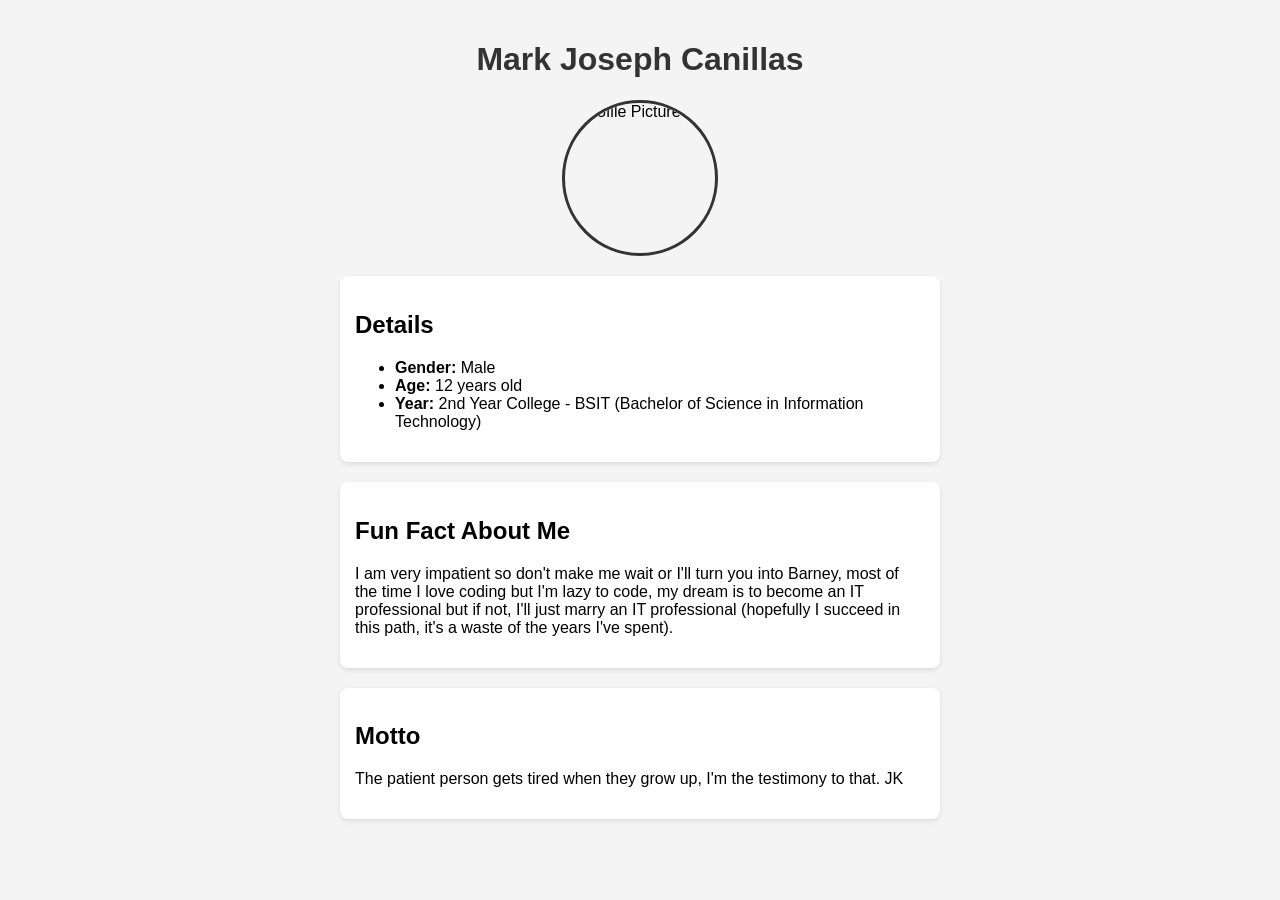
==== index.html @ a05c4189 "Update and rename MarkJosephCanillas-MyProfile.indexhtml.html to index.html" ====
<!DOCTYPE html>
<html lang="en">
<head>
    <meta charset="UTF-8">
    <meta name="viewport" content="width=device-width, initial-scale=1.0">
    <title>Mark Joseph Canillas - Profile</title>
    
    <style>
        body {
            font-family: Arial, sans-serif;
            max-width: 600px;
            margin: 0 auto;
            padding: 20px;
            background-color: #f4f4f4;
        }
        .profile-pic {
            width: 150px;
            height: 150px;
            border-radius: 50%;
            margin-bottom: 20px;
            border: 3px solid #333;
            display: block;
            margin-left: auto;
            margin-right: auto;
        }
        h1 {
            color: #333;
            text-align: center;
        }
        .details {
            background-color: #fff;
            padding: 15px;
            border-radius: 8px;
            margin-bottom: 20px;
            box-shadow: 0 2px 5px rgba(0,0,0,0.1);
        }
        .fun-fact, .motto {
            background-color: #fff;
            padding: 15px;
            border-radius: 8px;
            margin-bottom: 20px;
            box-shadow: 0 2px 5px rgba(0,0,0,0.1);
        }
    </style>
</head>
<body>
    <h1>Mark Joseph Canillas</h1>
    <img src="https://via.placeholder.com/150" alt="Profile Picture" class="profile-pic"> <!-- Replace with your actual image URL -->

    <div class="details">
        <h2>Details</h2>
        <ul>
            <li><strong>Gender:</strong> Male</li>
            <li><strong>Age:</strong> 12 years old</li>
            <li><strong>Year:</strong> 2nd Year College - BSIT (Bachelor of Science in Information Technology)</li>
        </ul>
    </div>

    <div class="fun-fact">
        <h2>Fun Fact About Me</h2>
        <p>I am very impatient so don't make me wait or I'll turn you into Barney, most of the time I love coding but I'm lazy to code, my dream is to become an IT professional but if not, I'll just marry an IT professional (hopefully I succeed in this path, it's a waste of the years I've spent).</p>
    </div>

    <div class="motto">
        <h2>Motto</h2>
        <p>The patient person gets tired when they grow up, I'm the testimony to that. JK</p>
    </div>
</body>
</html>
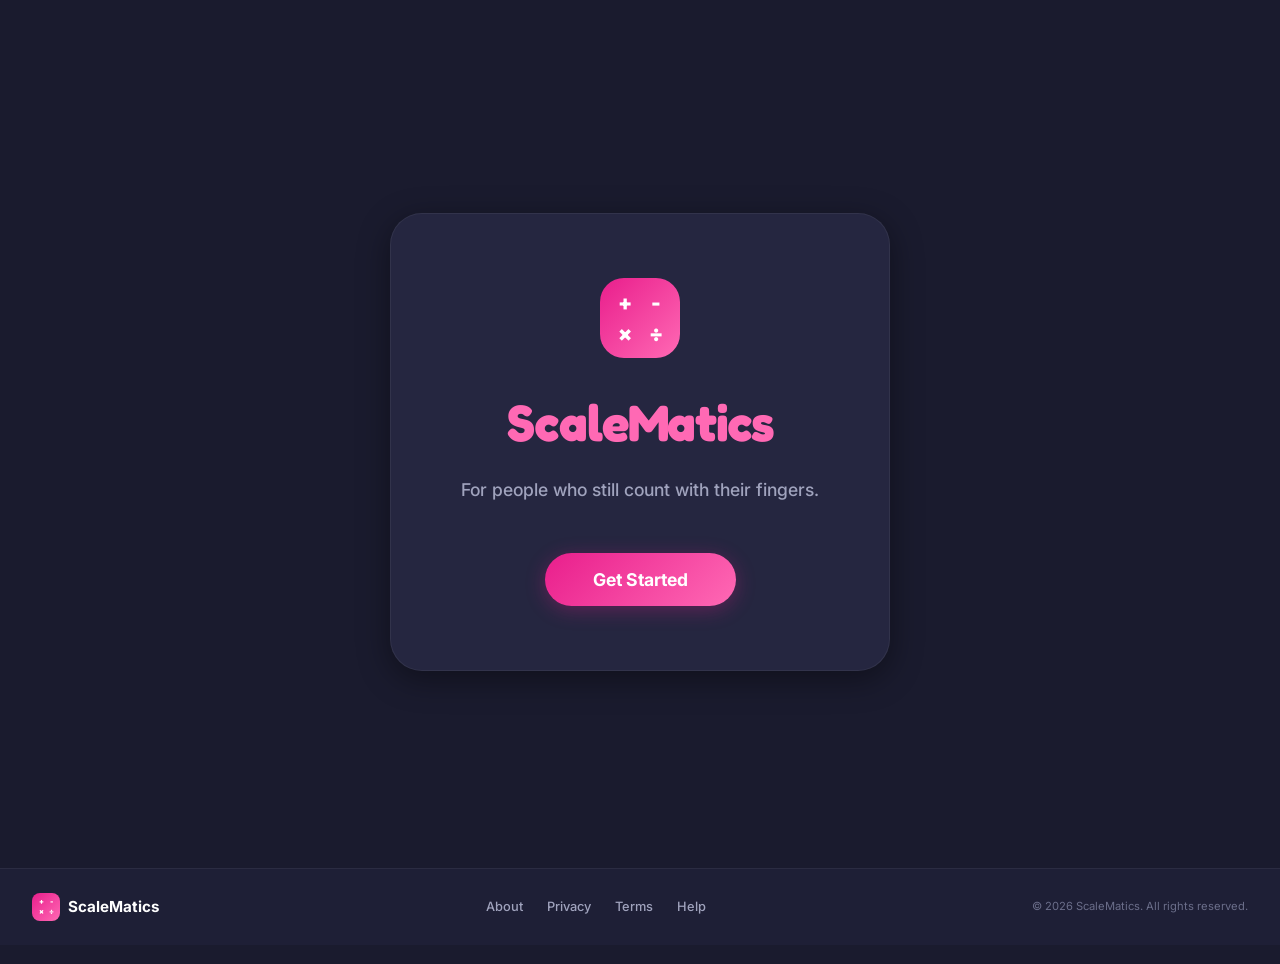
==== commit d155fe4d: "feat(ui): update header/logo, single-player featured view, responsive" ====
--- a/index.html
+++ b/index.html
@@ -1,70 +1,491 @@
-<!DOCTYPE html>
-<html lang="en">
-<head>
-    <meta charset="UTF-8">
-    <meta name="viewport" content="width=device-width, initial-scale=1.0">
-    <title>Mark Joseph Canillas - Profile</title>
-    
-    <style>
-        body {
-            font-family: Arial, sans-serif;
-            max-width: 600px;
-            margin: 0 auto;
-            padding: 20px;
-            background-color: #f4f4f4;
-        }
-        .profile-pic {
-            width: 150px;
-            height: 150px;
-            border-radius: 50%;
-            margin-bottom: 20px;
-            border: 3px solid #333;
-            display: block;
-            margin-left: auto;
-            margin-right: auto;
-        }
-        h1 {
-            color: #333;
-            text-align: center;
-        }
-        .details {
-            background-color: #fff;
-            padding: 15px;
-            border-radius: 8px;
-            margin-bottom: 20px;
-            box-shadow: 0 2px 5px rgba(0,0,0,0.1);
-        }
-        .fun-fact, .motto {
-            background-color: #fff;
-            padding: 15px;
-            border-radius: 8px;
-            margin-bottom: 20px;
-            box-shadow: 0 2px 5px rgba(0,0,0,0.1);
-        }
-    </style>
-</head>
-<body>
-    <h1>Mark Joseph Canillas</h1>
-    <img src="https://via.placeholder.com/150" alt="Profile Picture" class="profile-pic"> <!-- Replace with your actual image URL -->
-
-    <div class="details">
-        <h2>Details</h2>
-        <ul>
-            <li><strong>Gender:</strong> Male</li>
-            <li><strong>Age:</strong> 12 years old</li>
-            <li><strong>Year:</strong> 2nd Year College - BSIT (Bachelor of Science in Information Technology)</li>
-        </ul>
-    </div>
-
-    <div class="fun-fact">
-        <h2>Fun Fact About Me</h2>
-        <p>I am very impatient so don't make me wait or I'll turn you into Barney, most of the time I love coding but I'm lazy to code, my dream is to become an IT professional but if not, I'll just marry an IT professional (hopefully I succeed in this path, it's a waste of the years I've spent).</p>
-    </div>
-
-    <div class="motto">
-        <h2>Motto</h2>
-        <p>The patient person gets tired when they grow up, I'm the testimony to that. JK</p>
-    </div>
-</body>
-</html>
-
+<!DOCTYPE html>
+<html lang="en">
+<head>
+  <meta charset="UTF-8" />
+  <meta name="viewport" content="width=device-width, initial-scale=1.0" />
+  <title>ScaleMatics | Math Learning Platform</title>
+  <link rel="preconnect" href="https://fonts.googleapis.com">
+  <link rel="preconnect" href="https://fonts.gstatic.com" crossorigin>
+  <link href="https://fonts.googleapis.com/css2?family=Inter:wght@400;500;600;700;800;900&family=Fredoka+One&display=swap" rel="stylesheet">
+  <link rel="stylesheet" href="https://cdnjs.cloudflare.com/ajax/libs/font-awesome/6.4.0/css/all.min.css"/>
+  <link rel="stylesheet" href="index.css">
+</head>
+<body>
+
+  <!-- ===== HEADER / NAVBAR ===== -->
+  <header class="main-header" id="mainHeader">
+    <div class="header-inner">
+      <!-- Logo -->
+      <div class="header-logo" id="headerLogoBtn">
+        <div class="sm-icon">
+          <span class="sm-icon-grid">
+            <span>+</span><span>-</span>
+            <span>&times;</span><span>&divide;</span>
+          </span>
+        </div>
+        <span class="header-logo-text">ScaleMatics</span>
+      </div>
+
+      <!-- Nav Links (desktop) -->
+      <nav class="header-nav" id="headerNav">
+        <a href="#" class="nav-link nav-link--active" data-screen="screenDashboard">Home</a>
+        <a href="#" class="nav-link" data-screen="screenLearn">Learn</a>
+        <a href="#" class="nav-link" data-screen="screenChallenge">Daily Challenge</a>
+        <a href="#" class="nav-link" data-screen="screenLeaderboard">Leaderboard</a>
+        <a href="#" class="nav-link" data-screen="screenShop">Shop</a>
+        <a href="#" class="nav-link" data-screen="screenCommunity">Community</a>
+      </nav>
+
+      <!-- Right side: stats + profile -->
+      <div class="header-right">
+        <div class="header-stats">
+          <div class="header-stat">
+            <span class="stat-icon stat-icon--coin">&#9679;</span>
+            <span class="stat-value" id="userCoins">500</span>
+          </div>
+          <div class="header-stat">
+            <span class="stat-icon stat-icon--bolt"><i class="fa-solid fa-bolt"></i></span>
+            <span class="stat-value" id="userXP">0</span>
+          </div>
+          <div class="header-stat">
+            <span class="stat-icon stat-icon--fire"><i class="fa-solid fa-fire"></i></span>
+            <span class="stat-value" id="userStreak">0</span>
+          </div>
+        </div>
+        <div class="header-profile" id="headerProfile">
+          <div class="profile-avatar">
+            <i class="fa-solid fa-user"></i>
+          </div>
+          <div class="profile-info">
+            <span class="profile-name" id="profileName">Guest</span>
+            <span class="profile-rank" id="profileRank">Novice</span>
+          </div>
+        </div>
+        <!-- Mobile menu toggle -->
+        <button class="mobile-menu-btn" id="mobileMenuBtn" aria-label="Toggle menu">
+          <span></span><span></span><span></span>
+        </button>
+      </div>
+    </div>
+
+    <!-- Mobile nav dropdown -->
+    <div class="mobile-nav mobile-nav--hidden" id="mobileNav">
+      <a href="#" class="mobile-nav-link mobile-nav-link--active" data-screen="screenDashboard">Home</a>
+      <a href="#" class="mobile-nav-link" data-screen="screenLearn">Learn</a>
+      <a href="#" class="mobile-nav-link" data-screen="screenChallenge">Daily Challenge</a>
+      <a href="#" class="mobile-nav-link" data-screen="screenLeaderboard">Leaderboard</a>
+      <a href="#" class="mobile-nav-link" data-screen="screenShop">Shop</a>
+      <a href="#" class="mobile-nav-link" data-screen="screenCommunity">Community</a>
+    </div>
+  </header>
+
+  <!-- ===== MAIN APP CONTAINER ===== -->
+  <main class="app-main">
+
+    <!-- ===== LANDING SCREEN ===== -->
+    <section class="screen screen--active" id="screenLanding">
+      <div class="landing-wrapper">
+        <div class="landing-card">
+          <div class="landing-logo">
+            <div class="sm-icon sm-icon--large">
+              <span class="sm-icon-grid">
+                <span>+</span><span>-</span>
+                <span>&times;</span><span>&divide;</span>
+              </span>
+            </div>
+          </div>
+          <h1 class="landing-title">ScaleMatics</h1>
+          <p class="landing-subtitle">For people who still count with their fingers.</p>
+          <button class="btn btn--primary btn--lg" id="btnStart">Get Started</button>
+        </div>
+      </div>
+    </section>
+
+    <!-- ===== AUTH SCREEN ===== -->
+    <section class="screen screen--hidden" id="screenAuth">
+      <div class="auth-card">
+        <div class="auth-header">
+          <div class="sm-icon sm-icon--medium">
+            <span class="sm-icon-grid">
+              <span>+</span><span>-</span>
+              <span>&times;</span><span>&divide;</span>
+            </span>
+          </div>
+          <h1 class="auth-brand">ScaleMatics</h1>
+        </div>
+
+        <div class="auth-toggle">
+          <button class="auth-toggle-btn auth-toggle-btn--active" id="tabSignup">Sign Up</button>
+          <button class="auth-toggle-btn" id="tabLogin">Log In</button>
+        </div>
+
+        <!-- SIGN UP FORM -->
+        <form id="formSignup" class="auth-form">
+          <h2 class="auth-title" id="authTitle">Create an account</h2>
+          <input class="form-input" type="text" placeholder="Username" required />
+          <input class="form-input" type="email" placeholder="Email address" required />
+          <div class="password-wrap">
+            <input class="form-input" type="password" id="signupPassword" placeholder="Create a strong password" required />
+            <button class="eye-btn" type="button" id="toggleSignupPass" aria-label="Toggle password visibility">
+              <i class="fa-regular fa-eye"></i>
+            </button>
+          </div>
+          <div class="strength-meter">
+            <div class="strength-label">
+              <span>Password strength:</span>
+              <span id="strengthText">Weak</span>
+            </div>
+            <div class="strength-bars">
+              <div class="bar" id="bar1"></div>
+              <div class="bar" id="bar2"></div>
+              <div class="bar" id="bar3"></div>
+              <div class="bar" id="bar4"></div>
+            </div>
+          </div>
+          <div class="requirements">
+            <div class="req" id="reqLen"><i class="fa-regular fa-circle-xmark"></i> At least 8 characters</div>
+            <div class="req" id="reqUp"><i class="fa-regular fa-circle-xmark"></i> At least one uppercase letter</div>
+            <div class="req" id="reqNum"><i class="fa-regular fa-circle-xmark"></i> At least one number</div>
+            <div class="req" id="reqSpec"><i class="fa-regular fa-circle-xmark"></i> At least one special character</div>
+          </div>
+          <button class="btn btn--primary btn--full" type="submit">Sign Up</button>
+        </form>
+
+        <!-- LOGIN FORM -->
+        <form id="formLogin" class="auth-form auth-form--hidden">
+          <h2 class="auth-title">Welcome back</h2>
+          <div class="login-error login-error--hidden" id="loginErrorMsg">
+            <i class="fa-solid fa-circle-exclamation"></i> Invalid username or password
+          </div>
+          <input class="form-input" type="text" id="loginUser" placeholder="Username or Email" required />
+          <div class="password-wrap">
+            <input class="form-input" type="password" id="loginPass" placeholder="Password" required />
+            <button class="eye-btn" type="button" id="toggleLoginPass" aria-label="Toggle password visibility">
+              <i class="fa-regular fa-eye"></i>
+            </button>
+          </div>
+          <div class="login-extras">
+            <label class="checkbox-container">
+              <input type="checkbox" id="rememberMe">
+              <span class="checkmark"></span>
+              Remember me
+            </label>
+            <a href="#" class="forgot-link" id="forgotPasswordLink">Forgot password?</a>
+          </div>
+          <button class="btn btn--primary btn--full" type="submit">Log In</button>
+          <div class="divider"><span>or continue with</span></div>
+          <div class="social-login">
+            <button class="social-btn" type="button"><i class="fa-brands fa-google"></i> Google</button>
+            <button class="social-btn" type="button"><i class="fa-brands fa-apple"></i> Apple</button>
+          </div>
+        </form>
+      </div>
+    </section>
+
+    <!-- ===== DASHBOARD SCREEN ===== -->
+    <section class="screen screen--hidden" id="screenDashboard">
+      <div class="dashboard-layout">
+
+        <!-- LEFT PANEL -->
+        <div class="dashboard-left">
+          <h1 class="greeting" id="greetingText">Hi Guest!</h1>
+          <div class="divider-line"></div>
+
+          <!-- Streak Section -->
+          <div class="streak-section">
+            <div class="streak-header">
+              <h3>Your Streak</h3>
+              <a href="#" class="streak-extend" id="extendStreakBtn">EXTEND STREAK</a>
+            </div>
+            <div class="streak-calendar" id="streakCalendar">
+              <div class="streak-day">
+                <span class="day-label">Mo</span>
+                <div class="day-circle day-circle--active"></div>
+              </div>
+              <div class="streak-day">
+                <span class="day-label">Tu</span>
+                <div class="day-circle"></div>
+              </div>
+              <div class="streak-day">
+                <span class="day-label">We</span>
+                <div class="day-circle"></div>
+              </div>
+              <div class="streak-day">
+                <span class="day-label">Th</span>
+                <div class="day-circle"></div>
+              </div>
+              <div class="streak-day">
+                <span class="day-label">Fr</span>
+                <div class="day-circle"></div>
+              </div>
+              <div class="streak-day">
+                <span class="day-label">Sa</span>
+                <div class="day-circle"></div>
+              </div>
+              <div class="streak-day">
+                <span class="day-label">Su</span>
+                <div class="day-circle"></div>
+              </div>
+            </div>
+          </div>
+
+          <!-- Stats Section -->
+          <div class="stats-section">
+            <div class="stats-header">
+              <h3>Your Stats</h3>
+              <a href="#" class="stats-view-all" id="viewAllStatsBtn">VIEW ALL STATS</a>
+            </div>
+            <div class="stats-card">
+              <p class="stats-card-title">All-time high scores</p>
+              <div class="stats-grid">
+                <div class="stats-item">
+                  <span class="stats-score" id="classicScore">-</span>
+                  <span class="stats-label">Classic</span>
+                </div>
+                <div class="stats-item">
+                  <span class="stats-score" id="survivalScore">-</span>
+                  <span class="stats-label">Survival</span>
+                </div>
+                <div class="stats-item">
+                  <span class="stats-score" id="timedScore">-</span>
+                  <span class="stats-label">Timed</span>
+                </div>
+              </div>
+            </div>
+          </div>
+
+          <!-- Recent Activity -->
+          <div class="activity-section">
+            <h3>Recent Activity</h3>
+            <div class="activity-list">
+              <div class="activity-item">
+                <div class="activity-dot activity-dot--green"></div>
+                <div class="activity-details">
+                  <p><strong>Algebra challenge</strong> completed</p>
+                  <span>5 minutes ago</span>
+                </div>
+              </div>
+              <div class="activity-item">
+                <div class="activity-dot activity-dot--gold"></div>
+                <div class="activity-details">
+                  <p><strong>Perfect score</strong> on fractions quiz</p>
+                  <span>2 hours ago</span>
+                </div>
+              </div>
+              <div class="activity-item">
+                <div class="activity-dot activity-dot--purple"></div>
+                <div class="activity-details">
+                  <p><strong>New achievement</strong> Math Wizard</p>
+                  <span>Yesterday</span>
+                </div>
+              </div>
+            </div>
+          </div>
+        </div>
+
+        <!-- RIGHT PANEL: Game Card -->
+        <div class="dashboard-right">
+          <div class="game-card">
+            <div class="game-card-header">
+              <div class="sm-icon sm-icon--game">
+                <span class="sm-icon-grid">
+                  <span>+</span><span>-</span>
+                  <span>&times;</span><span>&divide;</span>
+                </span>
+              </div>
+              <h2 class="game-card-title">ScaleMatics</h2>
+            </div>
+
+            <div class="game-card-user">
+              <span id="gameUsername">Guest</span>
+            </div>
+
+            <!-- Difficulty Selector -->
+            <div class="difficulty-selector" id="difficultySelector">
+              <button class="diff-btn diff-btn--active" data-diff="easy">Easy</button>
+              <button class="diff-btn" data-diff="medium">Medium</button>
+              <button class="diff-btn" data-diff="hard">Hard</button>
+            </div>
+
+            <!-- Start Challenge Button -->
+            <button class="btn btn--accent btn--full btn--game" id="btnStartChallenge">
+              START CHALLENGE
+            </button>
+
+            <!-- Quick Info -->
+            <div class="game-info">
+              <div class="game-info-item">
+                <i class="fa-regular fa-clock"></i>
+                <span>20 seconds per question</span>
+              </div>
+              <div class="game-info-item">
+                <i class="fa-solid fa-star"></i>
+                <span>Earn XP &amp; coins</span>
+              </div>
+              <div class="game-info-item">
+                <i class="fa-solid fa-chart-line"></i>
+                <span>Track your progress</span>
+              </div>
+            </div>
+          </div>
+
+          <!-- Logout -->
+          <button class="btn btn--outline btn--full btn--logout" id="btnLogout">Log Out</button>
+        </div>
+      </div>
+    </section>
+
+    <!-- ===== CHALLENGE / GAME SCREEN ===== -->
+    <section class="screen screen--hidden" id="screenGame">
+      <div class="game-play-card">
+        <div class="game-play-header">
+          <div class="game-play-points">
+            <span>Points: </span><span id="gamePoints">0</span>
+          </div>
+          <div class="game-play-timer">
+            <i class="fa-regular fa-clock"></i>
+            <span id="gameTimer">20</span>s
+          </div>
+        </div>
+        <div class="game-play-question">
+          <h2 id="gameQuestion">349 + 6969 = ?</h2>
+        </div>
+        <div class="game-play-answers" id="gameAnswers">
+          <button class="answer-btn" data-answer="0">7318</button>
+          <button class="answer-btn" data-answer="1">7218</button>
+          <button class="answer-btn" data-answer="2">7308</button>
+          <button class="answer-btn" data-answer="3">7319</button>
+        </div>
+        <div class="game-play-progress">
+          <div class="game-progress-bar">
+            <div class="game-progress-fill" id="gameProgressFill" style="width: 0%"></div>
+          </div>
+          <span class="game-progress-text" id="gameProgressText">Question 1/10</span>
+        </div>
+      </div>
+    </section>
+
+    <!-- ===== LEARN SCREEN (placeholder) ===== -->
+    <section class="screen screen--hidden" id="screenLearn">
+      <div class="placeholder-screen">
+        <div class="placeholder-icon"><i class="fa-solid fa-book-open"></i></div>
+        <h2>Learn</h2>
+        <p>Explore math topics and lessons. Coming soon!</p>
+      </div>
+    </section>
+
+    <!-- ===== DAILY CHALLENGE SCREEN (placeholder) ===== -->
+    <section class="screen screen--hidden" id="screenChallenge">
+      <div class="placeholder-screen">
+        <div class="placeholder-icon"><i class="fa-solid fa-calendar-check"></i></div>
+        <h2>Daily Challenge</h2>
+        <p>Complete today's math challenge for bonus XP!</p>
+      </div>
+    </section>
+
+    <!-- ===== LEADERBOARD SCREEN (placeholder) ===== -->
+    <section class="screen screen--hidden" id="screenLeaderboard">
+      <div class="placeholder-screen">
+        <div class="placeholder-icon"><i class="fa-solid fa-ranking-star"></i></div>
+        <h2>Leaderboard</h2>
+        <p>See how you rank against other players. Coming soon!</p>
+      </div>
+    </section>
+
+    <!-- ===== SHOP SCREEN (placeholder) ===== -->
+    <section class="screen screen--hidden" id="screenShop">
+      <div class="placeholder-screen">
+        <div class="placeholder-icon"><i class="fa-solid fa-store"></i></div>
+        <h2>Shop</h2>
+        <p>Spend your coins on power-ups and themes. Coming soon!</p>
+      </div>
+    </section>
+
+    <!-- ===== COMMUNITY SCREEN (placeholder) ===== -->
+    <section class="screen screen--hidden" id="screenCommunity">
+      <div class="placeholder-screen">
+        <div class="placeholder-icon"><i class="fa-solid fa-people-group"></i></div>
+        <h2>Community</h2>
+        <p>Connect with fellow math enthusiasts. Coming soon!</p>
+      </div>
+    </section>
+
+  </main>
+
+  <!-- ===== FOOTER ===== -->
+  <footer class="main-footer">
+    <div class="footer-inner">
+      <div class="footer-brand">
+        <div class="sm-icon sm-icon--small">
+          <span class="sm-icon-grid">
+            <span>+</span><span>-</span>
+            <span>&times;</span><span>&divide;</span>
+          </span>
+        </div>
+        <span>ScaleMatics</span>
+      </div>
+      <div class="footer-links">
+        <a href="#">About</a>
+        <a href="#">Privacy</a>
+        <a href="#">Terms</a>
+        <a href="#">Help</a>
+      </div>
+      <p class="footer-copy">&copy; 2026 ScaleMatics. All rights reserved.</p>
+    </div>
+  </footer>
+
+  <!-- ===== FORGOT PASSWORD MODAL ===== -->
+  <div id="forgotPasswordModal" class="modal modal--hidden">
+    <div class="modal-content">
+      <button class="modal-close" id="closeForgotModal" aria-label="Close modal">&times;</button>
+      <div class="modal-header">
+        <div class="modal-icon"><i class="fa-solid fa-lock"></i></div>
+        <h2>Forgot password?</h2>
+        <p class="modal-subtext">No worries, we'll send you reset instructions.</p>
+      </div>
+      <div class="modal-body">
+        <div class="input-group-modal">
+          <label for="resetEmail"><i class="fa-regular fa-envelope"></i> Email address</label>
+          <input type="email" id="resetEmail" class="form-input" placeholder="your@email.com" autocomplete="off">
+          <div class="input-hint"><i class="fa-regular fa-shield"></i> We'll send a secure 1-hour link</div>
+        </div>
+        <div class="modal-actions">
+          <button class="btn btn--ghost" id="cancelForgotBtn"><i class="fa-solid fa-arrow-left"></i> Back</button>
+          <button class="btn btn--accent" id="sendResetLinkBtn">
+            <span class="btn-text"><i class="fa-regular fa-paper-plane"></i> Send reset link</span>
+            <span class="btn-loader btn-loader--hidden"><i class="fa-solid fa-circle-notch fa-spin"></i> Sending...</span>
+          </button>
+        </div>
+      </div>
+    </div>
+  </div>
+
+  <!-- ===== SUCCESS TOAST ===== -->
+  <div id="successToast" class="toast toast--hidden">
+    <div class="toast-content">
+      <div class="toast-icon toast-icon--success"><i class="fa-regular fa-circle-check"></i></div>
+      <div class="toast-message">
+        <h4>Success!</h4>
+        <p id="toastMessage">Action completed successfully</p>
+      </div>
+      <button class="toast-close" aria-label="Close"><i class="fa-solid fa-xmark"></i></button>
+    </div>
+    <div class="toast-progress"></div>
+  </div>
+
+  <!-- ===== ERROR TOAST ===== -->
+  <div id="errorToast" class="toast toast--hidden">
+    <div class="toast-content">
+      <div class="toast-icon toast-icon--error"><i class="fa-regular fa-circle-xmark"></i></div>
+      <div class="toast-message">
+        <h4>Oops!</h4>
+        <p class="error-message">Something went wrong</p>
+      </div>
+      <button class="toast-close" aria-label="Close"><i class="fa-solid fa-xmark"></i></button>
+    </div>
+    <div class="toast-progress"></div>
+  </div>
+
+  <script src="index.js"></script>
+</body>
+</html>
--- a/index.css
+++ b/index.css
@@ -0,0 +1,1883 @@
+/* ===== DESIGN TOKENS ===== */
+:root {
+  /* Dark theme colors (matching 2nd screenshot) */
+  --bg-primary: #1a1b2e;
+  --bg-secondary: #252640;
+  --bg-card: #2d2e4a;
+  --bg-card-light: #ffffff;
+  --bg-input: #3a3b5c;
+  --bg-header: #1e1f36;
+
+  /* Accent colors (pink/magenta like MathHeads) */
+  --accent-primary: #e91e8c;
+  --accent-secondary: #ff69b4;
+  --accent-gradient: linear-gradient(135deg, #e91e8c, #ff69b4);
+  --accent-hover: #d4187e;
+
+  /* Text colors */
+  --text-primary: #ffffff;
+  --text-secondary: #a0a3bd;
+  --text-muted: #6b6e8a;
+  --text-dark: #1a1b2e;
+
+  /* Status colors */
+  --color-success: #4caf50;
+  --color-error: #ef5350;
+  --color-warning: #ffc107;
+  --color-gold: #ffd700;
+  --color-coin: #4caf50;
+  --color-fire: #ff6b35;
+  --color-bolt: #ffc107;
+
+  /* Spacing */
+  --space-xs: 4px;
+  --space-sm: 8px;
+  --space-md: 12px;
+  --space-lg: 16px;
+  --space-xl: 24px;
+  --space-2xl: 32px;
+  --space-3xl: 48px;
+  --space-4xl: 64px;
+
+  /* Border radius */
+  --radius-sm: 8px;
+  --radius-md: 12px;
+  --radius-lg: 16px;
+  --radius-xl: 24px;
+  --radius-2xl: 32px;
+  --radius-pill: 50px;
+  --radius-circle: 50%;
+
+  /* Font sizes */
+  --text-size-xs: 0.7rem;
+  --text-size-sm: 0.8rem;
+  --text-size-base: 0.95rem;
+  --text-size-lg: 1.1rem;
+  --text-size-xl: 1.3rem;
+  --text-size-2xl: 1.8rem;
+  --text-size-3xl: 2.4rem;
+  --text-size-4xl: 3.2rem;
+
+  /* Transitions */
+  --transition-fast: 0.15s ease;
+  --transition-base: 0.25s ease;
+  --transition-slow: 0.4s ease;
+
+  /* Shadows */
+  --shadow-sm: 0 2px 8px rgba(0, 0, 0, 0.2);
+  --shadow-md: 0 4px 16px rgba(0, 0, 0, 0.3);
+  --shadow-lg: 0 8px 32px rgba(0, 0, 0, 0.4);
+  --shadow-accent: 0 4px 20px rgba(233, 30, 140, 0.3);
+}
+
+/* ===== RESET & BASE ===== */
+*,
+*::before,
+*::after {
+  margin: 0;
+  padding: 0;
+  box-sizing: border-box;
+}
+
+html {
+  scroll-behavior: smooth;
+  -webkit-text-size-adjust: 100%;
+}
+
+body {
+  font-family: 'Inter', -apple-system, BlinkMacSystemFont, 'Segoe UI', sans-serif;
+  background-color: var(--bg-primary);
+  color: var(--text-primary);
+  min-height: 100vh;
+  line-height: 1.6;
+  overflow-x: hidden;
+  -webkit-font-smoothing: antialiased;
+  -moz-osx-font-smoothing: grayscale;
+}
+
+a {
+  text-decoration: none;
+  color: inherit;
+}
+
+button {
+  font-family: inherit;
+  cursor: pointer;
+  border: none;
+  outline: none;
+}
+
+input {
+  font-family: inherit;
+  outline: none;
+}
+
+/* ===== SM ICON (Logo) ===== */
+.sm-icon {
+  width: 40px;
+  height: 40px;
+  background: var(--accent-gradient);
+  border-radius: var(--radius-md);
+  display: flex;
+  align-items: center;
+  justify-content: center;
+  flex-shrink: 0;
+}
+
+.sm-icon-grid {
+  display: grid;
+  grid-template-columns: 1fr 1fr;
+  gap: 1px;
+  font-size: 0.65rem;
+  font-weight: 900;
+  color: white;
+  line-height: 1;
+}
+
+.sm-icon-grid span {
+  display: flex;
+  align-items: center;
+  justify-content: center;
+  width: 14px;
+  height: 14px;
+}
+
+.sm-icon--large {
+  width: 80px;
+  height: 80px;
+  border-radius: var(--radius-xl);
+}
+
+.sm-icon--large .sm-icon-grid {
+  font-size: 1.3rem;
+  gap: 3px;
+}
+
+.sm-icon--large .sm-icon-grid span {
+  width: 28px;
+  height: 28px;
+}
+
+.sm-icon--medium {
+  width: 56px;
+  height: 56px;
+  border-radius: var(--radius-lg);
+}
+
+.sm-icon--medium .sm-icon-grid {
+  font-size: 0.95rem;
+  gap: 2px;
+}
+
+.sm-icon--medium .sm-icon-grid span {
+  width: 20px;
+  height: 20px;
+}
+
+.sm-icon--game {
+  width: 64px;
+  height: 64px;
+  border-radius: var(--radius-lg);
+}
+
+.sm-icon--game .sm-icon-grid {
+  font-size: 1.1rem;
+  gap: 2px;
+}
+
+.sm-icon--game .sm-icon-grid span {
+  width: 24px;
+  height: 24px;
+}
+
+.sm-icon--small {
+  width: 28px;
+  height: 28px;
+  border-radius: var(--radius-sm);
+}
+
+.sm-icon--small .sm-icon-grid {
+  font-size: 0.45rem;
+  gap: 0px;
+}
+
+.sm-icon--small .sm-icon-grid span {
+  width: 10px;
+  height: 10px;
+}
+
+/* ===== HEADER ===== */
+.main-header {
+  background: var(--bg-header);
+  position: fixed;
+  top: 0;
+  left: 0;
+  width: 100%;
+  z-index: 1000;
+  border-bottom: 1px solid rgba(255, 255, 255, 0.06);
+}
+
+.header-inner {
+  max-width: 1400px;
+  margin: 0 auto;
+  padding: var(--space-md) var(--space-xl);
+  display: flex;
+  align-items: center;
+  justify-content: space-between;
+  gap: var(--space-lg);
+}
+
+.header-logo {
+  display: flex;
+  align-items: center;
+  gap: var(--space-md);
+  cursor: pointer;
+  transition: opacity var(--transition-fast);
+}
+
+.header-logo:hover {
+  opacity: 0.85;
+}
+
+.header-logo-text {
+  font-family: 'Fredoka One', cursive;
+  font-size: var(--text-size-xl);
+  color: var(--text-primary);
+  display: none;
+}
+
+/* Nav links */
+.header-nav {
+  display: flex;
+  align-items: center;
+  gap: var(--space-xs);
+}
+
+.nav-link {
+  padding: var(--space-sm) var(--space-lg);
+  border-radius: var(--radius-pill);
+  font-size: var(--text-size-sm);
+  font-weight: 600;
+  color: var(--text-secondary);
+  transition: all var(--transition-fast);
+  white-space: nowrap;
+}
+
+.nav-link:hover {
+  color: var(--text-primary);
+  background: rgba(255, 255, 255, 0.06);
+}
+
+.nav-link--active {
+  color: var(--text-primary);
+  background: rgba(255, 255, 255, 0.1);
+}
+
+/* Header right */
+.header-right {
+  display: flex;
+  align-items: center;
+  gap: var(--space-lg);
+}
+
+.header-stats {
+  display: flex;
+  align-items: center;
+  gap: var(--space-lg);
+}
+
+.header-stat {
+  display: flex;
+  align-items: center;
+  gap: var(--space-xs);
+}
+
+.stat-icon {
+  font-size: var(--text-size-base);
+}
+
+.stat-icon--coin {
+  color: var(--color-coin);
+}
+
+.stat-icon--bolt {
+  color: var(--color-bolt);
+}
+
+.stat-icon--fire {
+  color: var(--color-fire);
+}
+
+.stat-value {
+  font-weight: 700;
+  font-size: var(--text-size-sm);
+  color: var(--text-primary);
+}
+
+/* Profile */
+.header-profile {
+  display: flex;
+  align-items: center;
+  gap: var(--space-sm);
+  cursor: pointer;
+  padding: var(--space-xs) var(--space-sm);
+  border-radius: var(--radius-pill);
+  transition: background var(--transition-fast);
+}
+
+.header-profile:hover {
+  background: rgba(255, 255, 255, 0.06);
+}
+
+.profile-avatar {
+  width: 36px;
+  height: 36px;
+  border-radius: var(--radius-circle);
+  background: var(--accent-gradient);
+  display: flex;
+  align-items: center;
+  justify-content: center;
+  color: white;
+  font-size: var(--text-size-base);
+}
+
+.profile-info {
+  display: flex;
+  flex-direction: column;
+  line-height: 1.2;
+}
+
+.profile-name {
+  font-weight: 700;
+  font-size: var(--text-size-sm);
+  color: var(--text-primary);
+}
+
+.profile-rank {
+  font-size: var(--text-size-xs);
+  color: var(--accent-secondary);
+  font-weight: 500;
+}
+
+/* Mobile menu button */
+.mobile-menu-btn {
+  display: none;
+  flex-direction: column;
+  gap: 5px;
+  background: none;
+  padding: var(--space-sm);
+  border-radius: var(--radius-sm);
+}
+
+.mobile-menu-btn span {
+  display: block;
+  width: 22px;
+  height: 2px;
+  background: var(--text-primary);
+  border-radius: 2px;
+  transition: all var(--transition-base);
+}
+
+.mobile-menu-btn.active span:nth-child(1) {
+  transform: rotate(45deg) translate(5px, 5px);
+}
+
+.mobile-menu-btn.active span:nth-child(2) {
+  opacity: 0;
+}
+
+.mobile-menu-btn.active span:nth-child(3) {
+  transform: rotate(-45deg) translate(5px, -5px);
+}
+
+/* Mobile nav */
+.mobile-nav {
+  background: var(--bg-secondary);
+  padding: var(--space-lg);
+  display: flex;
+  flex-direction: column;
+  gap: var(--space-sm);
+  border-bottom: 1px solid rgba(255, 255, 255, 0.06);
+}
+
+.mobile-nav--hidden {
+  display: none;
+}
+
+.mobile-nav-link {
+  padding: var(--space-md) var(--space-lg);
+  border-radius: var(--radius-md);
+  font-weight: 600;
+  font-size: var(--text-size-base);
+  color: var(--text-secondary);
+  transition: all var(--transition-fast);
+}
+
+.mobile-nav-link:hover,
+.mobile-nav-link--active {
+  color: var(--text-primary);
+  background: rgba(255, 255, 255, 0.08);
+}
+
+/* ===== MAIN APP ===== */
+.app-main {
+  margin-top: 64px;
+  min-height: calc(100vh - 64px - 80px);
+  padding: var(--space-xl);
+  max-width: 1400px;
+  margin-left: auto;
+  margin-right: auto;
+}
+
+/* ===== SCREENS ===== */
+.screen {
+  display: block;
+  animation: fadeIn 0.3s ease;
+}
+
+.screen--hidden {
+  display: none !important;
+}
+
+.screen--active {
+  display: block;
+}
+
+@keyframes fadeIn {
+  from { opacity: 0; transform: translateY(10px); }
+  to { opacity: 1; transform: translateY(0); }
+}
+
+/* ===== LANDING SCREEN ===== */
+.landing-wrapper {
+  display: flex;
+  align-items: center;
+  justify-content: center;
+  min-height: calc(100vh - 64px - 80px - 48px);
+}
+
+.landing-card {
+  text-align: center;
+  background: var(--bg-secondary);
+  padding: var(--space-4xl) var(--space-3xl);
+  border-radius: var(--radius-2xl);
+  border: 1px solid rgba(255, 255, 255, 0.06);
+  box-shadow: var(--shadow-lg);
+  max-width: 500px;
+  width: 100%;
+}
+
+.landing-logo {
+  margin-bottom: var(--space-xl);
+  display: flex;
+  justify-content: center;
+}
+
+.landing-title {
+  font-family: 'Fredoka One', cursive;
+  font-size: var(--text-size-4xl);
+  color: var(--accent-secondary);
+  margin-bottom: var(--space-md);
+  letter-spacing: -0.02em;
+}
+
+.landing-subtitle {
+  font-size: var(--text-size-lg);
+  color: var(--text-secondary);
+  margin-bottom: var(--space-3xl);
+  font-weight: 500;
+}
+
+/* ===== BUTTONS ===== */
+.btn {
+  display: inline-flex;
+  align-items: center;
+  justify-content: center;
+  gap: var(--space-sm);
+  font-weight: 700;
+  border-radius: var(--radius-pill);
+  transition: all var(--transition-fast);
+  cursor: pointer;
+  border: none;
+  font-size: var(--text-size-base);
+  padding: var(--space-md) var(--space-xl);
+}
+
+.btn--primary {
+  background: var(--accent-gradient);
+  color: white;
+  box-shadow: var(--shadow-accent);
+}
+
+.btn--primary:hover {
+  transform: translateY(-2px);
+  box-shadow: 0 6px 24px rgba(233, 30, 140, 0.4);
+}
+
+.btn--primary:active {
+  transform: translateY(0);
+}
+
+.btn--accent {
+  background: var(--accent-gradient);
+  color: white;
+  box-shadow: var(--shadow-accent);
+}
+
+.btn--accent:hover {
+  transform: translateY(-2px);
+  box-shadow: 0 6px 24px rgba(233, 30, 140, 0.4);
+}
+
+.btn--ghost {
+  background: rgba(255, 255, 255, 0.08);
+  color: var(--text-secondary);
+  border: 1px solid rgba(255, 255, 255, 0.1);
+}
+
+.btn--ghost:hover {
+  background: rgba(255, 255, 255, 0.12);
+  color: var(--text-primary);
+}
+
+.btn--outline {
+  background: transparent;
+  color: var(--text-secondary);
+  border: 1px solid rgba(255, 255, 255, 0.15);
+}
+
+.btn--outline:hover {
+  background: rgba(255, 255, 255, 0.06);
+  color: var(--text-primary);
+  border-color: rgba(255, 255, 255, 0.25);
+}
+
+.btn--lg {
+  padding: var(--space-lg) var(--space-3xl);
+  font-size: var(--text-size-lg);
+}
+
+.btn--full {
+  width: 100%;
+}
+
+.btn--game {
+  padding: var(--space-lg) var(--space-xl);
+  font-size: var(--text-size-lg);
+  letter-spacing: 0.05em;
+  margin-top: var(--space-lg);
+}
+
+.btn--logout {
+  margin-top: var(--space-lg);
+}
+
+.btn-loader--hidden {
+  display: none;
+}
+
+/* ===== AUTH SCREEN ===== */
+.auth-card {
+  max-width: 440px;
+  margin: var(--space-3xl) auto;
+  background: var(--bg-card-light);
+  border-radius: var(--radius-2xl);
+  padding: var(--space-3xl) var(--space-2xl);
+  box-shadow: var(--shadow-lg);
+}
+
+.auth-header {
+  text-align: center;
+  margin-bottom: var(--space-xl);
+  display: flex;
+  flex-direction: column;
+  align-items: center;
+  gap: var(--space-md);
+}
+
+.auth-brand {
+  font-family: 'Fredoka One', cursive;
+  font-size: var(--text-size-3xl);
+  color: var(--accent-primary);
+}
+
+.auth-toggle {
+  display: flex;
+  background: #f0f0f5;
+  border-radius: var(--radius-pill);
+  padding: 4px;
+  margin-bottom: var(--space-xl);
+}
+
+.auth-toggle-btn {
+  flex: 1;
+  padding: var(--space-md) var(--space-lg);
+  border-radius: var(--radius-pill);
+  font-weight: 700;
+  font-size: var(--text-size-sm);
+  color: var(--text-muted);
+  background: transparent;
+  transition: all var(--transition-base);
+}
+
+.auth-toggle-btn--active {
+  background: var(--accent-gradient);
+  color: white;
+  box-shadow: var(--shadow-accent);
+}
+
+.auth-title {
+  font-size: var(--text-size-xl);
+  color: var(--text-dark);
+  margin-bottom: var(--space-xl);
+  text-align: center;
+  font-weight: 800;
+}
+
+.auth-form {
+  transition: opacity var(--transition-base);
+}
+
+.auth-form--hidden {
+  display: none;
+}
+
+.form-input {
+  width: 100%;
+  padding: var(--space-md) var(--space-lg);
+  border-radius: var(--radius-pill);
+  border: 2px solid #e0e0e8;
+  margin-bottom: var(--space-md);
+  font-size: var(--text-size-base);
+  background: #f8f8fc;
+  color: var(--text-dark);
+  transition: all var(--transition-fast);
+}
+
+.form-input:focus {
+  border-color: var(--accent-primary);
+  box-shadow: 0 0 0 3px rgba(233, 30, 140, 0.15);
+  background: white;
+}
+
+.form-input::placeholder {
+  color: #a0a3bd;
+}
+
+/* Password wrapper */
+.password-wrap {
+  position: relative;
+  display: flex;
+  align-items: center;
+  width: 100%;
+  margin-bottom: var(--space-md);
+}
+
+.password-wrap .form-input {
+  padding-right: 50px;
+  margin-bottom: 0;
+}
+
+.eye-btn {
+  position: absolute;
+  right: 16px;
+  top: 50%;
+  transform: translateY(-50%);
+  background: transparent;
+  border: none;
+  color: var(--text-muted);
+  font-size: 1.1rem;
+  cursor: pointer;
+  padding: var(--space-xs);
+  border-radius: var(--radius-circle);
+  transition: all var(--transition-fast);
+  z-index: 5;
+}
+
+.eye-btn:hover {
+  color: var(--accent-primary);
+  background: rgba(233, 30, 140, 0.08);
+}
+
+/* Strength meter */
+.strength-meter {
+  margin: var(--space-xs) 0 var(--space-md) 0;
+}
+
+.strength-label {
+  display: flex;
+  justify-content: space-between;
+  font-size: var(--text-size-xs);
+  color: var(--text-muted);
+  margin-bottom: 6px;
+}
+
+.strength-bars {
+  display: flex;
+  gap: 6px;
+}
+
+.bar {
+  height: 5px;
+  flex: 1;
+  background: #e0e0e8;
+  border-radius: var(--radius-pill);
+  transition: all var(--transition-base);
+}
+
+/* Requirements */
+.requirements {
+  text-align: left;
+  margin: var(--space-sm) 0 var(--space-lg) var(--space-sm);
+}
+
+.req {
+  font-size: var(--text-size-sm);
+  color: var(--text-muted);
+  margin-bottom: var(--space-xs);
+  display: flex;
+  align-items: center;
+  gap: 8px;
+  transition: all var(--transition-fast);
+}
+
+.req i {
+  width: 16px;
+  text-align: center;
+  font-size: var(--text-size-base);
+}
+
+.fa-circle-check {
+  color: var(--color-success);
+}
+
+.fa-circle-xmark {
+  color: var(--color-error);
+}
+
+/* Login extras */
+.login-extras {
+  display: flex;
+  justify-content: space-between;
+  align-items: center;
+  margin: var(--space-md) 0 var(--space-lg);
+  font-size: var(--text-size-sm);
+}
+
+.checkbox-container {
+  display: flex;
+  align-items: center;
+  gap: var(--space-sm);
+  cursor: pointer;
+  color: var(--text-muted);
+}
+
+.checkbox-container input {
+  width: 16px;
+  height: 16px;
+  accent-color: var(--accent-primary);
+  cursor: pointer;
+}
+
+.forgot-link {
+  color: var(--accent-primary);
+  font-weight: 600;
+  transition: all var(--transition-fast);
+}
+
+.forgot-link:hover {
+  text-decoration: underline;
+}
+
+/* Login error */
+.login-error {
+  background: rgba(239, 83, 80, 0.1);
+  border-left: 4px solid var(--color-error);
+  color: var(--color-error);
+  padding: var(--space-md) var(--space-lg);
+  border-radius: var(--radius-md);
+  margin-bottom: var(--space-lg);
+  font-size: var(--text-size-sm);
+  font-weight: 600;
+  display: flex;
+  align-items: center;
+  gap: var(--space-sm);
+}
+
+.login-error--hidden {
+  display: none;
+}
+
+/* Social login */
+.divider {
+  display: flex;
+  align-items: center;
+  margin: var(--space-xl) 0;
+  color: var(--text-muted);
+  font-size: var(--text-size-sm);
+}
+
+.divider::before,
+.divider::after {
+  content: '';
+  flex: 1;
+  height: 1px;
+  background: #e0e0e8;
+  margin: 0 var(--space-md);
+}
+
+.social-login {
+  display: flex;
+  gap: var(--space-md);
+}
+
+.social-btn {
+  flex: 1;
+  padding: var(--space-md);
+  border-radius: var(--radius-pill);
+  border: 2px solid #e0e0e8;
+  background: white;
+  color: var(--text-dark);
+  font-weight: 600;
+  font-size: var(--text-size-sm);
+  display: flex;
+  align-items: center;
+  justify-content: center;
+  gap: var(--space-sm);
+  transition: all var(--transition-fast);
+}
+
+.social-btn:hover {
+  border-color: var(--accent-primary);
+  background: rgba(233, 30, 140, 0.04);
+  transform: translateY(-1px);
+}
+
+/* ===== DASHBOARD LAYOUT ===== */
+.dashboard-layout {
+  display: grid;
+  grid-template-columns: 1fr 400px;
+  gap: var(--space-2xl);
+  align-items: start;
+}
+
+/* LEFT PANEL */
+.dashboard-left {
+  display: flex;
+  flex-direction: column;
+  gap: var(--space-xl);
+}
+
+.greeting {
+  font-size: var(--text-size-3xl);
+  font-weight: 900;
+  color: var(--text-primary);
+  letter-spacing: -0.02em;
+}
+
+.divider-line {
+  height: 1px;
+  background: rgba(255, 255, 255, 0.08);
+}
+
+/* Streak Section */
+.streak-section {
+  background: var(--bg-secondary);
+  border-radius: var(--radius-xl);
+  padding: var(--space-xl);
+  border: 1px solid rgba(255, 255, 255, 0.06);
+}
+
+.streak-header {
+  display: flex;
+  justify-content: space-between;
+  align-items: center;
+  margin-bottom: var(--space-xl);
+}
+
+.streak-header h3 {
+  font-size: var(--text-size-lg);
+  font-weight: 800;
+  color: var(--text-primary);
+}
+
+.streak-extend {
+  color: var(--accent-primary);
+  font-weight: 700;
+  font-size: var(--text-size-sm);
+  letter-spacing: 0.03em;
+  transition: color var(--transition-fast);
+}
+
+.streak-extend:hover {
+  color: var(--accent-secondary);
+}
+
+.streak-calendar {
+  display: flex;
+  justify-content: space-between;
+  gap: var(--space-sm);
+}
+
+.streak-day {
+  display: flex;
+  flex-direction: column;
+  align-items: center;
+  gap: var(--space-sm);
+  flex: 1;
+}
+
+.day-label {
+  font-size: var(--text-size-sm);
+  font-weight: 600;
+  color: var(--text-secondary);
+}
+
+.day-circle {
+  width: 40px;
+  height: 40px;
+  border-radius: var(--radius-circle);
+  background: var(--bg-card);
+  transition: all var(--transition-base);
+}
+
+.day-circle--active {
+  background: var(--accent-gradient);
+  box-shadow: var(--shadow-accent);
+}
+
+/* Stats Section */
+.stats-section {
+  background: var(--bg-secondary);
+  border-radius: var(--radius-xl);
+  padding: var(--space-xl);
+  border: 1px solid rgba(255, 255, 255, 0.06);
+}
+
+.stats-header {
+  display: flex;
+  justify-content: space-between;
+  align-items: center;
+  margin-bottom: var(--space-xl);
+}
+
+.stats-header h3 {
+  font-size: var(--text-size-lg);
+  font-weight: 800;
+  color: var(--text-primary);
+}
+
+.stats-view-all {
+  color: var(--accent-primary);
+  font-weight: 700;
+  font-size: var(--text-size-sm);
+  letter-spacing: 0.03em;
+  transition: color var(--transition-fast);
+}
+
+.stats-view-all:hover {
+  color: var(--accent-secondary);
+}
+
+.stats-card {
+  border: 1px solid rgba(255, 255, 255, 0.08);
+  border-radius: var(--radius-lg);
+  padding: var(--space-xl);
+}
+
+.stats-card-title {
+  font-size: var(--text-size-sm);
+  font-weight: 700;
+  color: var(--text-secondary);
+  margin-bottom: var(--space-xl);
+}
+
+.stats-grid {
+  display: grid;
+  grid-template-columns: repeat(3, 1fr);
+  gap: var(--space-lg);
+  text-align: center;
+}
+
+.stats-item {
+  display: flex;
+  flex-direction: column;
+  gap: var(--space-xs);
+  padding: var(--space-md);
+  border-right: 1px solid rgba(255, 255, 255, 0.06);
+}
+
+.stats-item:last-child {
+  border-right: none;
+}
+
+.stats-score {
+  font-size: var(--text-size-2xl);
+  font-weight: 900;
+  color: var(--text-primary);
+}
+
+.stats-label {
+  font-size: var(--text-size-sm);
+  color: var(--text-secondary);
+  font-weight: 500;
+}
+
+/* Activity Section */
+.activity-section {
+  background: var(--bg-secondary);
+  border-radius: var(--radius-xl);
+  padding: var(--space-xl);
+  border: 1px solid rgba(255, 255, 255, 0.06);
+}
+
+.activity-section h3 {
+  font-size: var(--text-size-lg);
+  font-weight: 800;
+  color: var(--text-primary);
+  margin-bottom: var(--space-lg);
+}
+
+.activity-list {
+  display: flex;
+  flex-direction: column;
+  gap: var(--space-md);
+}
+
+.activity-item {
+  display: flex;
+  align-items: center;
+  gap: var(--space-md);
+  padding: var(--space-md);
+  border-radius: var(--radius-md);
+  transition: background var(--transition-fast);
+}
+
+.activity-item:hover {
+  background: rgba(255, 255, 255, 0.04);
+}
+
+.activity-dot {
+  width: 10px;
+  height: 10px;
+  border-radius: var(--radius-circle);
+  flex-shrink: 0;
+}
+
+.activity-dot--green {
+  background: var(--color-success);
+}
+
+.activity-dot--gold {
+  background: var(--color-gold);
+}
+
+.activity-dot--purple {
+  background: #9c27b0;
+}
+
+.activity-details p {
+  font-size: var(--text-size-sm);
+  color: var(--text-primary);
+  margin-bottom: 2px;
+}
+
+.activity-details span {
+  font-size: var(--text-size-xs);
+  color: var(--text-muted);
+}
+
+/* RIGHT PANEL: Game Card */
+.dashboard-right {
+  position: sticky;
+  top: 88px;
+}
+
+.game-card {
+  background: var(--bg-card-light);
+  border-radius: var(--radius-2xl);
+  padding: var(--space-2xl);
+  box-shadow: var(--shadow-md);
+  text-align: center;
+}
+
+.game-card-header {
+  display: flex;
+  flex-direction: column;
+  align-items: center;
+  gap: var(--space-md);
+  margin-bottom: var(--space-xl);
+}
+
+.game-card-title {
+  font-family: 'Fredoka One', cursive;
+  font-size: var(--text-size-3xl);
+  color: var(--accent-primary);
+  letter-spacing: -0.02em;
+}
+
+.game-card-user {
+  background: #f0f0f5;
+  border-radius: var(--radius-pill);
+  padding: var(--space-md) var(--space-xl);
+  margin-bottom: var(--space-xl);
+  font-weight: 600;
+  color: var(--text-muted);
+  font-size: var(--text-size-base);
+}
+
+/* Difficulty Selector */
+.difficulty-selector {
+  display: flex;
+  border-radius: var(--radius-pill);
+  overflow: hidden;
+  border: 2px solid var(--accent-primary);
+  margin-bottom: var(--space-lg);
+}
+
+.diff-btn {
+  flex: 1;
+  padding: var(--space-md) var(--space-lg);
+  font-weight: 700;
+  font-size: var(--text-size-sm);
+  color: var(--accent-primary);
+  background: white;
+  border: none;
+  transition: all var(--transition-fast);
+  cursor: pointer;
+}
+
+.diff-btn:not(:last-child) {
+  border-right: 1px solid rgba(233, 30, 140, 0.2);
+}
+
+.diff-btn--active {
+  background: var(--accent-gradient);
+  color: white;
+}
+
+.diff-btn:hover:not(.diff-btn--active) {
+  background: rgba(233, 30, 140, 0.08);
+}
+
+/* Game info */
+.game-info {
+  margin-top: var(--space-xl);
+  display: flex;
+  flex-direction: column;
+  gap: var(--space-md);
+}
+
+.game-info-item {
+  display: flex;
+  align-items: center;
+  gap: var(--space-sm);
+  font-size: var(--text-size-sm);
+  color: var(--text-muted);
+}
+
+.game-info-item i {
+  color: var(--accent-primary);
+  width: 20px;
+  text-align: center;
+}
+
+/* ===== GAME PLAY SCREEN ===== */
+.game-play-card {
+  max-width: 600px;
+  margin: var(--space-3xl) auto;
+  background: var(--bg-secondary);
+  border-radius: var(--radius-2xl);
+  padding: var(--space-2xl);
+  border: 1px solid rgba(255, 255, 255, 0.06);
+  box-shadow: var(--shadow-lg);
+}
+
+.game-play-header {
+  display: flex;
+  justify-content: space-between;
+  align-items: center;
+  margin-bottom: var(--space-2xl);
+}
+
+.game-play-points {
+  font-size: var(--text-size-lg);
+  font-weight: 700;
+  color: var(--text-primary);
+}
+
+.game-play-points span:last-child {
+  color: var(--accent-secondary);
+}
+
+.game-play-timer {
+  display: flex;
+  align-items: center;
+  gap: var(--space-sm);
+  font-size: var(--text-size-lg);
+  font-weight: 700;
+  color: var(--color-warning);
+  background: rgba(255, 193, 7, 0.1);
+  padding: var(--space-sm) var(--space-lg);
+  border-radius: var(--radius-pill);
+}
+
+.game-play-question {
+  text-align: center;
+  padding: var(--space-3xl) var(--space-xl);
+  margin-bottom: var(--space-2xl);
+}
+
+.game-play-question h2 {
+  font-size: var(--text-size-4xl);
+  font-weight: 900;
+  color: var(--text-primary);
+  letter-spacing: -0.02em;
+}
+
+.game-play-answers {
+  display: grid;
+  grid-template-columns: 1fr 1fr;
+  gap: var(--space-md);
+  margin-bottom: var(--space-2xl);
+}
+
+.answer-btn {
+  padding: var(--space-lg) var(--space-xl);
+  border-radius: var(--radius-lg);
+  border: 2px solid rgba(255, 255, 255, 0.1);
+  background: var(--bg-card);
+  color: var(--text-primary);
+  font-size: var(--text-size-xl);
+  font-weight: 700;
+  cursor: pointer;
+  transition: all var(--transition-fast);
+}
+
+.answer-btn:hover {
+  border-color: var(--accent-primary);
+  background: rgba(233, 30, 140, 0.1);
+  transform: translateY(-2px);
+}
+
+.answer-btn--correct {
+  border-color: var(--color-success) !important;
+  background: rgba(76, 175, 80, 0.2) !important;
+  color: var(--color-success) !important;
+}
+
+.answer-btn--wrong {
+  border-color: var(--color-error) !important;
+  background: rgba(239, 83, 80, 0.2) !important;
+  color: var(--color-error) !important;
+}
+
+.game-play-progress {
+  display: flex;
+  flex-direction: column;
+  gap: var(--space-sm);
+  align-items: center;
+}
+
+.game-progress-bar {
+  width: 100%;
+  height: 8px;
+  background: var(--bg-card);
+  border-radius: var(--radius-pill);
+  overflow: hidden;
+}
+
+.game-progress-fill {
+  height: 100%;
+  background: var(--accent-gradient);
+  border-radius: var(--radius-pill);
+  transition: width var(--transition-base);
+}
+
+.game-progress-text {
+  font-size: var(--text-size-sm);
+  color: var(--text-muted);
+  font-weight: 500;
+}
+
+/* ===== PLACEHOLDER SCREENS ===== */
+.placeholder-screen {
+  display: flex;
+  flex-direction: column;
+  align-items: center;
+  justify-content: center;
+  min-height: 50vh;
+  text-align: center;
+  gap: var(--space-lg);
+}
+
+.placeholder-icon {
+  width: 80px;
+  height: 80px;
+  border-radius: var(--radius-circle);
+  background: var(--bg-secondary);
+  display: flex;
+  align-items: center;
+  justify-content: center;
+  font-size: 2rem;
+  color: var(--accent-primary);
+  border: 1px solid rgba(255, 255, 255, 0.06);
+}
+
+.placeholder-screen h2 {
+  font-size: var(--text-size-2xl);
+  font-weight: 800;
+  color: var(--text-primary);
+}
+
+.placeholder-screen p {
+  font-size: var(--text-size-base);
+  color: var(--text-secondary);
+  max-width: 400px;
+}
+
+/* ===== FOOTER ===== */
+.main-footer {
+  background: var(--bg-header);
+  border-top: 1px solid rgba(255, 255, 255, 0.06);
+  padding: var(--space-xl) var(--space-2xl);
+  margin-top: var(--space-3xl);
+}
+
+.footer-inner {
+  max-width: 1400px;
+  margin: 0 auto;
+  display: flex;
+  align-items: center;
+  justify-content: space-between;
+  flex-wrap: wrap;
+  gap: var(--space-lg);
+}
+
+.footer-brand {
+  display: flex;
+  align-items: center;
+  gap: var(--space-sm);
+  font-weight: 700;
+  font-size: var(--text-size-base);
+  color: var(--text-primary);
+}
+
+.footer-links {
+  display: flex;
+  gap: var(--space-xl);
+}
+
+.footer-links a {
+  font-size: var(--text-size-sm);
+  color: var(--text-secondary);
+  font-weight: 500;
+  transition: color var(--transition-fast);
+}
+
+.footer-links a:hover {
+  color: var(--accent-primary);
+}
+
+.footer-copy {
+  font-size: var(--text-size-xs);
+  color: var(--text-muted);
+}
+
+/* ===== MODAL ===== */
+.modal {
+  position: fixed;
+  top: 0;
+  left: 0;
+  width: 100%;
+  height: 100%;
+  background: rgba(0, 0, 0, 0.7);
+  backdrop-filter: blur(8px);
+  z-index: 10000;
+  display: flex;
+  align-items: center;
+  justify-content: center;
+  padding: var(--space-lg);
+  animation: fadeIn 0.3s ease;
+}
+
+.modal--hidden {
+  display: none;
+}
+
+.modal-content {
+  background: var(--bg-secondary);
+  max-width: 440px;
+  width: 100%;
+  border-radius: var(--radius-2xl);
+  padding: var(--space-2xl);
+  position: relative;
+  box-shadow: var(--shadow-lg);
+  border: 1px solid rgba(255, 255, 255, 0.08);
+  animation: slideUp 0.4s cubic-bezier(0.34, 1.56, 0.64, 1);
+}
+
+@keyframes slideUp {
+  from { opacity: 0; transform: translateY(30px); }
+  to { opacity: 1; transform: translateY(0); }
+}
+
+.modal-close {
+  position: absolute;
+  top: var(--space-lg);
+  right: var(--space-lg);
+  width: 32px;
+  height: 32px;
+  border-radius: var(--radius-circle);
+  border: none;
+  background: rgba(255, 255, 255, 0.08);
+  color: var(--text-secondary);
+  font-size: 1.3rem;
+  cursor: pointer;
+  display: flex;
+  align-items: center;
+  justify-content: center;
+  transition: all var(--transition-fast);
+}
+
+.modal-close:hover {
+  background: rgba(255, 255, 255, 0.15);
+  color: var(--text-primary);
+  transform: rotate(90deg);
+}
+
+.modal-header {
+  text-align: center;
+  margin-bottom: var(--space-xl);
+}
+
+.modal-icon {
+  width: 64px;
+  height: 64px;
+  background: var(--accent-gradient);
+  border-radius: var(--radius-circle);
+  display: flex;
+  align-items: center;
+  justify-content: center;
+  margin: 0 auto var(--space-lg);
+  box-shadow: var(--shadow-accent);
+}
+
+.modal-icon i {
+  font-size: 1.8rem;
+  color: white;
+}
+
+.modal-header h2 {
+  font-size: var(--text-size-2xl);
+  font-weight: 800;
+  color: var(--text-primary);
+  margin-bottom: var(--space-sm);
+}
+
+.modal-subtext {
+  color: var(--text-secondary);
+  font-size: var(--text-size-base);
+}
+
+.modal-body .form-input {
+  background: var(--bg-card);
+  border: 2px solid rgba(255, 255, 255, 0.08);
+  color: var(--text-primary);
+}
+
+.modal-body .form-input:focus {
+  border-color: var(--accent-primary);
+}
+
+.modal-body .form-input::placeholder {
+  color: var(--text-muted);
+}
+
+.input-group-modal {
+  margin-bottom: var(--space-xl);
+}
+
+.input-group-modal label {
+  display: flex;
+  align-items: center;
+  gap: var(--space-sm);
+  font-size: var(--text-size-sm);
+  font-weight: 600;
+  color: var(--text-secondary);
+  margin-bottom: var(--space-sm);
+  margin-left: var(--space-xs);
+}
+
+.input-hint {
+  font-size: var(--text-size-xs);
+  color: var(--text-muted);
+  margin-top: var(--space-sm);
+  margin-left: var(--space-sm);
+  display: flex;
+  align-items: center;
+  gap: 6px;
+}
+
+.input-hint i {
+  color: var(--color-success);
+}
+
+.modal-actions {
+  display: flex;
+  gap: var(--space-md);
+}
+
+.modal-actions .btn {
+  flex: 1;
+}
+
+/* ===== TOAST ===== */
+.toast {
+  position: fixed;
+  bottom: var(--space-xl);
+  right: var(--space-xl);
+  z-index: 10001;
+  max-width: 380px;
+  width: calc(100% - 48px);
+  animation: slideInRight 0.4s ease;
+}
+
+.toast--hidden {
+  display: none;
+}
+
+@keyframes slideInRight {
+  from { opacity: 0; transform: translateX(40px); }
+  to { opacity: 1; transform: translateX(0); }
+}
+
+.toast-content {
+  background: var(--bg-secondary);
+  border-radius: var(--radius-xl);
+  padding: var(--space-lg) var(--space-xl);
+  display: flex;
+  align-items: center;
+  gap: var(--space-md);
+  box-shadow: var(--shadow-lg);
+  border: 1px solid rgba(255, 255, 255, 0.08);
+  position: relative;
+  overflow: hidden;
+}
+
+.toast-icon {
+  width: 36px;
+  height: 36px;
+  border-radius: var(--radius-circle);
+  display: flex;
+  align-items: center;
+  justify-content: center;
+  flex-shrink: 0;
+}
+
+.toast-icon--success {
+  background: rgba(76, 175, 80, 0.2);
+  color: var(--color-success);
+}
+
+.toast-icon--error {
+  background: rgba(239, 83, 80, 0.2);
+  color: var(--color-error);
+}
+
+.toast-icon i {
+  font-size: 1.1rem;
+}
+
+.toast-message {
+  flex: 1;
+}
+
+.toast-message h4 {
+  font-size: var(--text-size-sm);
+  font-weight: 700;
+  color: var(--text-primary);
+  margin-bottom: 2px;
+}
+
+.toast-message p {
+  font-size: var(--text-size-xs);
+  color: var(--text-secondary);
+  margin: 0;
+}
+
+.toast-close {
+  width: 28px;
+  height: 28px;
+  border-radius: var(--radius-circle);
+  border: none;
+  background: rgba(255, 255, 255, 0.06);
+  color: var(--text-muted);
+  cursor: pointer;
+  display: flex;
+  align-items: center;
+  justify-content: center;
+  transition: all var(--transition-fast);
+  flex-shrink: 0;
+}
+
+.toast-close:hover {
+  background: rgba(255, 255, 255, 0.12);
+  color: var(--text-primary);
+}
+
+.toast-progress {
+  position: absolute;
+  bottom: 0;
+  left: 0;
+  width: 100%;
+  height: 3px;
+  background: rgba(255, 255, 255, 0.06);
+}
+
+.toast-progress::after {
+  content: '';
+  position: absolute;
+  top: 0;
+  left: 0;
+  width: 100%;
+  height: 100%;
+  background: var(--accent-gradient);
+  animation: toastProgress 5s linear forwards;
+}
+
+@keyframes toastProgress {
+  from { width: 100%; }
+  to { width: 0%; }
+}
+
+/* ===== RESPONSIVE: TABLET (max-width: 1024px) ===== */
+@media (max-width: 1024px) {
+  .header-nav {
+    display: none;
+  }
+
+  .header-logo-text {
+    display: inline;
+  }
+
+  .mobile-menu-btn {
+    display: flex;
+  }
+
+  .header-stats {
+    gap: var(--space-md);
+  }
+
+  .profile-info {
+    display: none;
+  }
+
+  .dashboard-layout {
+    grid-template-columns: 1fr;
+    gap: var(--space-xl);
+  }
+
+  .dashboard-right {
+    position: static;
+  }
+
+  .game-card {
+    max-width: 500px;
+    margin: 0 auto;
+  }
+}
+
+/* ===== RESPONSIVE: MOBILE (max-width: 640px) ===== */
+@media (max-width: 640px) {
+  .app-main {
+    padding: var(--space-lg) var(--space-md);
+  }
+
+  .header-inner {
+    padding: var(--space-sm) var(--space-md);
+  }
+
+  .header-logo-text {
+    display: none;
+  }
+
+  .header-stats {
+    gap: var(--space-sm);
+  }
+
+  .stat-value {
+    font-size: var(--text-size-xs);
+  }
+
+  .greeting {
+    font-size: var(--text-size-2xl);
+  }
+
+  .streak-calendar {
+    gap: var(--space-xs);
+  }
+
+  .day-circle {
+    width: 32px;
+    height: 32px;
+  }
+
+  .day-label {
+    font-size: var(--text-size-xs);
+  }
+
+  .stats-grid {
+    gap: var(--space-sm);
+  }
+
+  .stats-score {
+    font-size: var(--text-size-xl);
+  }
+
+  .game-card {
+    padding: var(--space-xl);
+  }
+
+  .game-card-title {
+    font-size: var(--text-size-2xl);
+  }
+
+  .landing-card {
+    padding: var(--space-2xl) var(--space-xl);
+  }
+
+  .landing-title {
+    font-size: var(--text-size-3xl);
+  }
+
+  .auth-card {
+    padding: var(--space-xl) var(--space-lg);
+    margin: var(--space-xl) auto;
+  }
+
+  /* Game play responsive */
+  .game-play-card {
+    padding: var(--space-xl);
+    margin: var(--space-xl) auto;
+  }
+
+  .game-play-question h2 {
+    font-size: var(--text-size-2xl);
+  }
+
+  .game-play-answers {
+    grid-template-columns: 1fr;
+  }
+
+  .answer-btn {
+    padding: var(--space-md) var(--space-lg);
+    font-size: var(--text-size-lg);
+  }
+
+  /* Footer responsive */
+  .footer-inner {
+    flex-direction: column;
+    text-align: center;
+    gap: var(--space-md);
+  }
+
+  .footer-links {
+    gap: var(--space-lg);
+    flex-wrap: wrap;
+    justify-content: center;
+  }
+
+  /* Toast responsive */
+  .toast {
+    bottom: var(--space-md);
+    right: var(--space-md);
+    left: var(--space-md);
+    width: auto;
+    max-width: none;
+  }
+
+  /* Modal responsive */
+  .modal-content {
+    padding: var(--space-xl);
+  }
+
+  .modal-actions {
+    flex-direction: column;
+  }
+
+  .social-login {
+    flex-direction: column;
+  }
+
+  .login-extras {
+    flex-direction: column;
+    gap: var(--space-sm);
+    align-items: flex-start;
+  }
+}
+
+/* ===== RESPONSIVE: SMALL MOBILE (max-width: 380px) ===== */
+@media (max-width: 380px) {
+  .header-stats {
+    display: none;
+  }
+
+  .sm-icon--large {
+    width: 60px;
+    height: 60px;
+  }
+
+  .sm-icon--large .sm-icon-grid {
+    font-size: 1rem;
+  }
+
+  .sm-icon--large .sm-icon-grid span {
+    width: 22px;
+    height: 22px;
+  }
+
+  .difficulty-selector {
+    flex-direction: column;
+    border-radius: var(--radius-lg);
+  }
+
+  .diff-btn {
+    border-radius: 0;
+  }
+
+  .diff-btn:not(:last-child) {
+    border-right: none;
+    border-bottom: 1px solid rgba(233, 30, 140, 0.2);
+  }
+}
+
+/* ===== LARGE DESKTOP (min-width: 1200px) ===== */
+@media (min-width: 1200px) {
+  .header-logo-text {
+    display: inline;
+  }
+}
+
+/* ===== ACCESSIBILITY ===== */
+@media (prefers-reduced-motion: reduce) {
+  *,
+  *::before,
+  *::after {
+    animation-duration: 0.01ms !important;
+    animation-iteration-count: 1 !important;
+    transition-duration: 0.01ms !important;
+  }
+}
+
+/* Focus visible styles */
+:focus-visible {
+  outline: 2px solid var(--accent-primary);
+  outline-offset: 2px;
+}
+
+/* Selection */
+::selection {
+  background: rgba(233, 30, 140, 0.3);
+  color: white;
+}
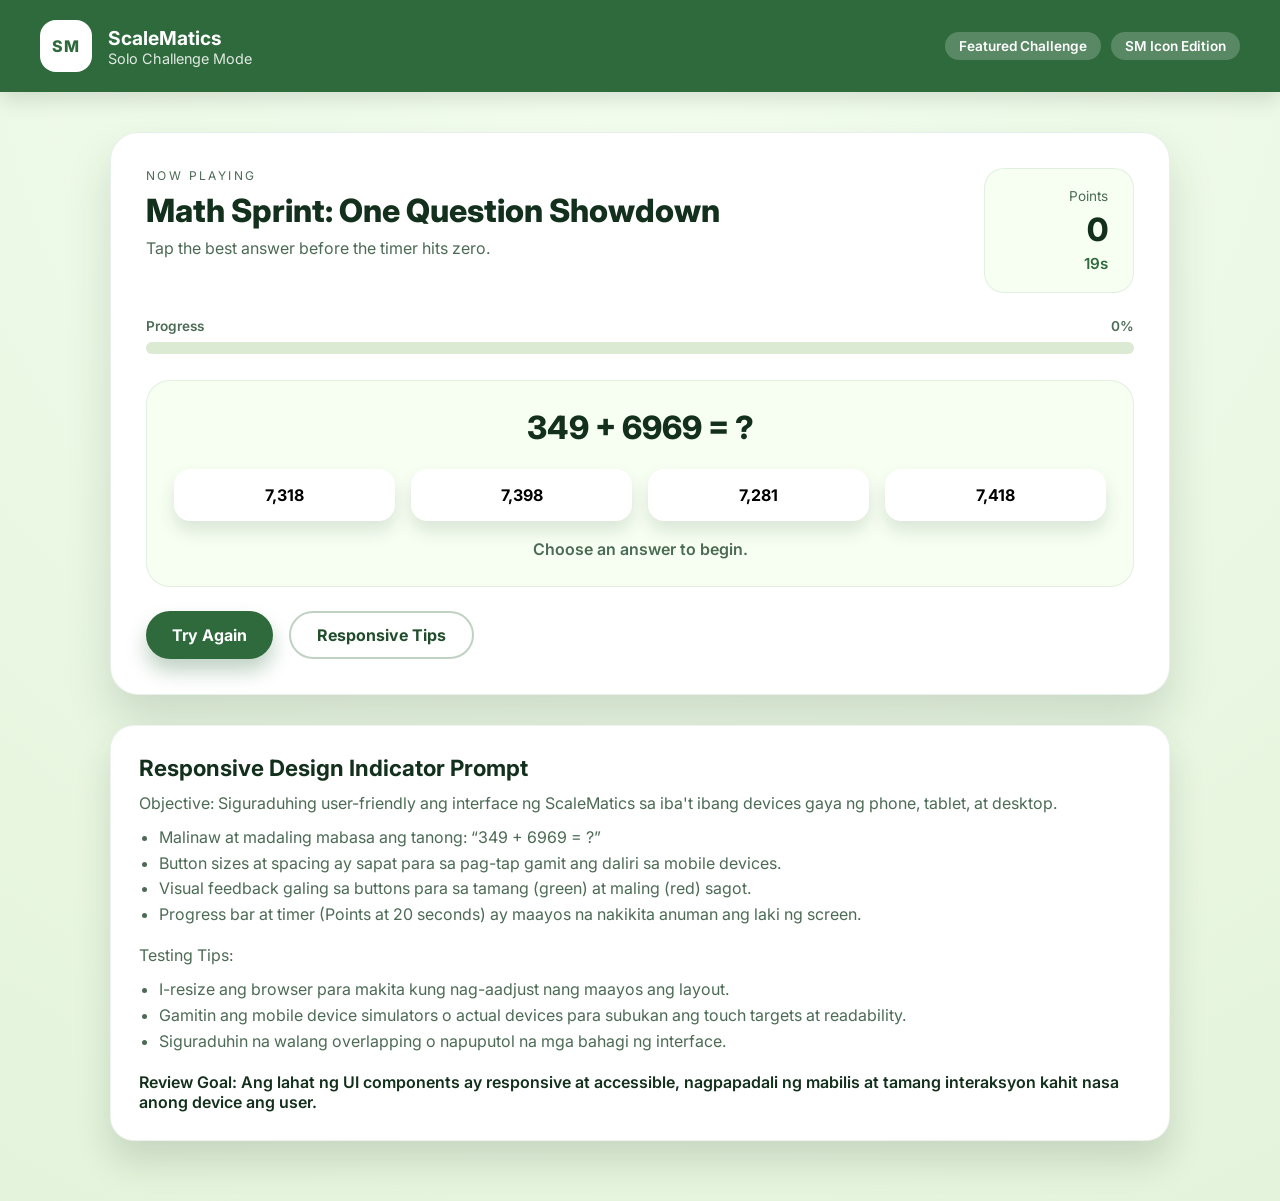
==== commit b38a799e: "feat(project): add complete source code" ====
--- a/index.html
+++ b/index.html
@@ -1,491 +1,103 @@
 <!DOCTYPE html>
 <html lang="en">
-<head>
-  <meta charset="UTF-8" />
-  <meta name="viewport" content="width=device-width, initial-scale=1.0" />
-  <title>ScaleMatics | Math Learning Platform</title>
-  <link rel="preconnect" href="https://fonts.googleapis.com">
-  <link rel="preconnect" href="https://fonts.gstatic.com" crossorigin>
-  <link href="https://fonts.googleapis.com/css2?family=Inter:wght@400;500;600;700;800;900&family=Fredoka+One&display=swap" rel="stylesheet">
-  <link rel="stylesheet" href="https://cdnjs.cloudflare.com/ajax/libs/font-awesome/6.4.0/css/all.min.css"/>
-  <link rel="stylesheet" href="index.css">
-</head>
-<body>
-
-  <!-- ===== HEADER / NAVBAR ===== -->
-  <header class="main-header" id="mainHeader">
-    <div class="header-inner">
-      <!-- Logo -->
-      <div class="header-logo" id="headerLogoBtn">
-        <div class="sm-icon">
-          <span class="sm-icon-grid">
-            <span>+</span><span>-</span>
-            <span>&times;</span><span>&divide;</span>
-          </span>
-        </div>
-        <span class="header-logo-text">ScaleMatics</span>
-      </div>
-
-      <!-- Nav Links (desktop) -->
-      <nav class="header-nav" id="headerNav">
-        <a href="#" class="nav-link nav-link--active" data-screen="screenDashboard">Home</a>
-        <a href="#" class="nav-link" data-screen="screenLearn">Learn</a>
-        <a href="#" class="nav-link" data-screen="screenChallenge">Daily Challenge</a>
-        <a href="#" class="nav-link" data-screen="screenLeaderboard">Leaderboard</a>
-        <a href="#" class="nav-link" data-screen="screenShop">Shop</a>
-        <a href="#" class="nav-link" data-screen="screenCommunity">Community</a>
-      </nav>
-
-      <!-- Right side: stats + profile -->
-      <div class="header-right">
-        <div class="header-stats">
-          <div class="header-stat">
-            <span class="stat-icon stat-icon--coin">&#9679;</span>
-            <span class="stat-value" id="userCoins">500</span>
-          </div>
-          <div class="header-stat">
-            <span class="stat-icon stat-icon--bolt"><i class="fa-solid fa-bolt"></i></span>
-            <span class="stat-value" id="userXP">0</span>
-          </div>
-          <div class="header-stat">
-            <span class="stat-icon stat-icon--fire"><i class="fa-solid fa-fire"></i></span>
-            <span class="stat-value" id="userStreak">0</span>
-          </div>
-        </div>
-        <div class="header-profile" id="headerProfile">
-          <div class="profile-avatar">
-            <i class="fa-solid fa-user"></i>
-          </div>
-          <div class="profile-info">
-            <span class="profile-name" id="profileName">Guest</span>
-            <span class="profile-rank" id="profileRank">Novice</span>
-          </div>
-        </div>
-        <!-- Mobile menu toggle -->
-        <button class="mobile-menu-btn" id="mobileMenuBtn" aria-label="Toggle menu">
-          <span></span><span></span><span></span>
-        </button>
-      </div>
-    </div>
-
-    <!-- Mobile nav dropdown -->
-    <div class="mobile-nav mobile-nav--hidden" id="mobileNav">
-      <a href="#" class="mobile-nav-link mobile-nav-link--active" data-screen="screenDashboard">Home</a>
-      <a href="#" class="mobile-nav-link" data-screen="screenLearn">Learn</a>
-      <a href="#" class="mobile-nav-link" data-screen="screenChallenge">Daily Challenge</a>
-      <a href="#" class="mobile-nav-link" data-screen="screenLeaderboard">Leaderboard</a>
-      <a href="#" class="mobile-nav-link" data-screen="screenShop">Shop</a>
-      <a href="#" class="mobile-nav-link" data-screen="screenCommunity">Community</a>
-    </div>
-  </header>
-
-  <!-- ===== MAIN APP CONTAINER ===== -->
-  <main class="app-main">
-
-    <!-- ===== LANDING SCREEN ===== -->
-    <section class="screen screen--active" id="screenLanding">
-      <div class="landing-wrapper">
-        <div class="landing-card">
-          <div class="landing-logo">
-            <div class="sm-icon sm-icon--large">
-              <span class="sm-icon-grid">
-                <span>+</span><span>-</span>
-                <span>&times;</span><span>&divide;</span>
-              </span>
-            </div>
-          </div>
-          <h1 class="landing-title">ScaleMatics</h1>
-          <p class="landing-subtitle">For people who still count with their fingers.</p>
-          <button class="btn btn--primary btn--lg" id="btnStart">Get Started</button>
+  <head>
+    <meta charset="UTF-8" />
+    <meta name="viewport" content="width=device-width, initial-scale=1.0" />
+    <title>ScaleMatics | SM Icon Challenge</title>
+    <link rel="preconnect" href="https://fonts.googleapis.com" />
+    <link rel="preconnect" href="https://fonts.gstatic.com" crossorigin />
+    <link
+      href="https://fonts.googleapis.com/css2?family=Inter:wght@400;600;700;800&display=swap"
+      rel="stylesheet"
+    />
+    <link rel="stylesheet" href="index.css" />
+  </head>
+  <body>
+    <header class="app-header">
+      <div class="brand">
+        <div class="logo-badge">SM</div>
+        <div>
+          <p class="brand-name">ScaleMatics</p>
+          <p class="brand-note">Solo Challenge Mode</p>
         </div>
       </div>
-    </section>
+      <div class="header-note">
+        <span class="note-pill">Featured Challenge</span>
+        <span class="note-pill">SM Icon Edition</span>
+      </div>
+    </header>
 
-    <!-- ===== AUTH SCREEN ===== -->
-    <section class="screen screen--hidden" id="screenAuth">
-      <div class="auth-card">
-        <div class="auth-header">
-          <div class="sm-icon sm-icon--medium">
-            <span class="sm-icon-grid">
-              <span>+</span><span>-</span>
-              <span>&times;</span><span>&divide;</span>
-            </span>
-          </div>
-          <h1 class="auth-brand">ScaleMatics</h1>
-        </div>
-
-        <div class="auth-toggle">
-          <button class="auth-toggle-btn auth-toggle-btn--active" id="tabSignup">Sign Up</button>
-          <button class="auth-toggle-btn" id="tabLogin">Log In</button>
-        </div>
-
-        <!-- SIGN UP FORM -->
-        <form id="formSignup" class="auth-form">
-          <h2 class="auth-title" id="authTitle">Create an account</h2>
-          <input class="form-input" type="text" placeholder="Username" required />
-          <input class="form-input" type="email" placeholder="Email address" required />
-          <div class="password-wrap">
-            <input class="form-input" type="password" id="signupPassword" placeholder="Create a strong password" required />
-            <button class="eye-btn" type="button" id="toggleSignupPass" aria-label="Toggle password visibility">
-              <i class="fa-regular fa-eye"></i>
-            </button>
-          </div>
-          <div class="strength-meter">
-            <div class="strength-label">
-              <span>Password strength:</span>
-              <span id="strengthText">Weak</span>
+    <main class="app-main">
+      <section class="featured">
+        <div class="featured-card">
+          <div class="featured-header">
+            <div>
+              <p class="eyebrow">Now Playing</p>
+              <h1>Math Sprint: One Question Showdown</h1>
+              <p class="subtitle">
+                Tap the best answer before the timer hits zero.
+              </p>
             </div>
-            <div class="strength-bars">
-              <div class="bar" id="bar1"></div>
-              <div class="bar" id="bar2"></div>
-              <div class="bar" id="bar3"></div>
-              <div class="bar" id="bar4"></div>
-            </div>
-          </div>
-          <div class="requirements">
-            <div class="req" id="reqLen"><i class="fa-regular fa-circle-xmark"></i> At least 8 characters</div>
-            <div class="req" id="reqUp"><i class="fa-regular fa-circle-xmark"></i> At least one uppercase letter</div>
-            <div class="req" id="reqNum"><i class="fa-regular fa-circle-xmark"></i> At least one number</div>
-            <div class="req" id="reqSpec"><i class="fa-regular fa-circle-xmark"></i> At least one special character</div>
-          </div>
-          <button class="btn btn--primary btn--full" type="submit">Sign Up</button>
-        </form>
-
-        <!-- LOGIN FORM -->
-        <form id="formLogin" class="auth-form auth-form--hidden">
-          <h2 class="auth-title">Welcome back</h2>
-          <div class="login-error login-error--hidden" id="loginErrorMsg">
-            <i class="fa-solid fa-circle-exclamation"></i> Invalid username or password
-          </div>
-          <input class="form-input" type="text" id="loginUser" placeholder="Username or Email" required />
-          <div class="password-wrap">
-            <input class="form-input" type="password" id="loginPass" placeholder="Password" required />
-            <button class="eye-btn" type="button" id="toggleLoginPass" aria-label="Toggle password visibility">
-              <i class="fa-regular fa-eye"></i>
-            </button>
-          </div>
-          <div class="login-extras">
-            <label class="checkbox-container">
-              <input type="checkbox" id="rememberMe">
-              <span class="checkmark"></span>
-              Remember me
-            </label>
-            <a href="#" class="forgot-link" id="forgotPasswordLink">Forgot password?</a>
-          </div>
-          <button class="btn btn--primary btn--full" type="submit">Log In</button>
-          <div class="divider"><span>or continue with</span></div>
-          <div class="social-login">
-            <button class="social-btn" type="button"><i class="fa-brands fa-google"></i> Google</button>
-            <button class="social-btn" type="button"><i class="fa-brands fa-apple"></i> Apple</button>
-          </div>
-        </form>
-      </div>
-    </section>
-
-    <!-- ===== DASHBOARD SCREEN ===== -->
-    <section class="screen screen--hidden" id="screenDashboard">
-      <div class="dashboard-layout">
-
-        <!-- LEFT PANEL -->
-        <div class="dashboard-left">
-          <h1 class="greeting" id="greetingText">Hi Guest!</h1>
-          <div class="divider-line"></div>
-
-          <!-- Streak Section -->
-          <div class="streak-section">
-            <div class="streak-header">
-              <h3>Your Streak</h3>
-              <a href="#" class="streak-extend" id="extendStreakBtn">EXTEND STREAK</a>
-            </div>
-            <div class="streak-calendar" id="streakCalendar">
-              <div class="streak-day">
-                <span class="day-label">Mo</span>
-                <div class="day-circle day-circle--active"></div>
-              </div>
-              <div class="streak-day">
-                <span class="day-label">Tu</span>
-                <div class="day-circle"></div>
-              </div>
-              <div class="streak-day">
-                <span class="day-label">We</span>
-                <div class="day-circle"></div>
-              </div>
-              <div class="streak-day">
-                <span class="day-label">Th</span>
-                <div class="day-circle"></div>
-              </div>
-              <div class="streak-day">
-                <span class="day-label">Fr</span>
-                <div class="day-circle"></div>
-              </div>
-              <div class="streak-day">
-                <span class="day-label">Sa</span>
-                <div class="day-circle"></div>
-              </div>
-              <div class="streak-day">
-                <span class="day-label">Su</span>
-                <div class="day-circle"></div>
-              </div>
+            <div class="score-box">
+              <p>Points</p>
+              <h2 id="points">0</h2>
+              <span id="timer">20s</span>
             </div>
           </div>
 
-          <!-- Stats Section -->
-          <div class="stats-section">
-            <div class="stats-header">
-              <h3>Your Stats</h3>
-              <a href="#" class="stats-view-all" id="viewAllStatsBtn">VIEW ALL STATS</a>
+          <div class="progress-wrapper">
+            <div class="progress-label">
+              <span>Progress</span>
+              <span id="progressText">0%</span>
             </div>
-            <div class="stats-card">
-              <p class="stats-card-title">All-time high scores</p>
-              <div class="stats-grid">
-                <div class="stats-item">
-                  <span class="stats-score" id="classicScore">-</span>
-                  <span class="stats-label">Classic</span>
-                </div>
-                <div class="stats-item">
-                  <span class="stats-score" id="survivalScore">-</span>
-                  <span class="stats-label">Survival</span>
-                </div>
-                <div class="stats-item">
-                  <span class="stats-score" id="timedScore">-</span>
-                  <span class="stats-label">Timed</span>
-                </div>
-              </div>
+            <div class="progress-bar">
+              <div class="progress-fill" id="progressFill"></div>
             </div>
           </div>
 
-          <!-- Recent Activity -->
-          <div class="activity-section">
-            <h3>Recent Activity</h3>
-            <div class="activity-list">
-              <div class="activity-item">
-                <div class="activity-dot activity-dot--green"></div>
-                <div class="activity-details">
-                  <p><strong>Algebra challenge</strong> completed</p>
-                  <span>5 minutes ago</span>
-                </div>
-              </div>
-              <div class="activity-item">
-                <div class="activity-dot activity-dot--gold"></div>
-                <div class="activity-details">
-                  <p><strong>Perfect score</strong> on fractions quiz</p>
-                  <span>2 hours ago</span>
-                </div>
-              </div>
-              <div class="activity-item">
-                <div class="activity-dot activity-dot--purple"></div>
-                <div class="activity-details">
-                  <p><strong>New achievement</strong> Math Wizard</p>
-                  <span>Yesterday</span>
-                </div>
-              </div>
+          <div class="question-card">
+            <h2 id="question">349 + 6969 = ?</h2>
+            <div class="answers" id="answers">
+              <button class="answer-btn" data-answer="7318">7,318</button>
+              <button class="answer-btn" data-answer="7398">7,398</button>
+              <button class="answer-btn" data-answer="7281">7,281</button>
+              <button class="answer-btn" data-answer="7418">7,418</button>
             </div>
+            <p class="feedback" id="feedback">Choose an answer to begin.</p>
+          </div>
+
+          <div class="action-row">
+            <button class="primary-btn" id="resetBtn">Try Again</button>
+            <button class="ghost-btn" id="showTipsBtn">Responsive Tips</button>
           </div>
         </div>
+      </section>
 
-        <!-- RIGHT PANEL: Game Card -->
-        <div class="dashboard-right">
-          <div class="game-card">
-            <div class="game-card-header">
-              <div class="sm-icon sm-icon--game">
-                <span class="sm-icon-grid">
-                  <span>+</span><span>-</span>
-                  <span>&times;</span><span>&divide;</span>
-                </span>
-              </div>
-              <h2 class="game-card-title">ScaleMatics</h2>
-            </div>
+      <section class="tips" id="tipsSection">
+        <div class="tips-card">
+          <h3>Responsive Design Indicator Prompt</h3>
+          <p class="tips-subtitle">
+            Objective: Siguraduhing user-friendly ang interface ng ScaleMatics sa iba't ibang devices gaya ng phone, tablet, at desktop.
+          </p>
+          <ul>
+            <li>Malinaw at madaling mabasa ang tanong: “349 + 6969 = ?”</li>
+            <li>Button sizes at spacing ay sapat para sa pag-tap gamit ang daliri sa mobile devices.</li>
+            <li>Visual feedback galing sa buttons para sa tamang (green) at maling (red) sagot.</li>
+            <li>Progress bar at timer (Points at 20 seconds) ay maayos na nakikita anuman ang laki ng screen.</li>
+          </ul>
+          <p class="tips-subtitle">Testing Tips:</p>
+          <ul>
+            <li>I-resize ang browser para makita kung nag-aadjust nang maayos ang layout.</li>
+            <li>Gamitin ang mobile device simulators o actual devices para subukan ang touch targets at readability.</li>
+            <li>Siguraduhin na walang overlapping o napuputol na mga bahagi ng interface.</li>
+          </ul>
+          <p class="tips-footer">
+            Review Goal: Ang lahat ng UI components ay responsive at accessible, nagpapadali ng mabilis at tamang interaksyon kahit nasa anong device ang user.
+          </p>
+        </div>
+      </section>
+    </main>
 
-            <div class="game-card-user">
-              <span id="gameUsername">Guest</span>
-            </div>
-
-            <!-- Difficulty Selector -->
-            <div class="difficulty-selector" id="difficultySelector">
-              <button class="diff-btn diff-btn--active" data-diff="easy">Easy</button>
-              <button class="diff-btn" data-diff="medium">Medium</button>
-              <button class="diff-btn" data-diff="hard">Hard</button>
-            </div>
-
-            <!-- Start Challenge Button -->
-            <button class="btn btn--accent btn--full btn--game" id="btnStartChallenge">
-              START CHALLENGE
-            </button>
-
-            <!-- Quick Info -->
-            <div class="game-info">
-              <div class="game-info-item">
-                <i class="fa-regular fa-clock"></i>
-                <span>20 seconds per question</span>
-              </div>
-              <div class="game-info-item">
-                <i class="fa-solid fa-star"></i>
-                <span>Earn XP &amp; coins</span>
-              </div>
-              <div class="game-info-item">
-                <i class="fa-solid fa-chart-line"></i>
-                <span>Track your progress</span>
-              </div>
-            </div>
-          </div>
-
-          <!-- Logout -->
-          <button class="btn btn--outline btn--full btn--logout" id="btnLogout">Log Out</button>
-        </div>
-      </div>
-    </section>
-
-    <!-- ===== CHALLENGE / GAME SCREEN ===== -->
-    <section class="screen screen--hidden" id="screenGame">
-      <div class="game-play-card">
-        <div class="game-play-header">
-          <div class="game-play-points">
-            <span>Points: </span><span id="gamePoints">0</span>
-          </div>
-          <div class="game-play-timer">
-            <i class="fa-regular fa-clock"></i>
-            <span id="gameTimer">20</span>s
-          </div>
-        </div>
-        <div class="game-play-question">
-          <h2 id="gameQuestion">349 + 6969 = ?</h2>
-        </div>
-        <div class="game-play-answers" id="gameAnswers">
-          <button class="answer-btn" data-answer="0">7318</button>
-          <button class="answer-btn" data-answer="1">7218</button>
-          <button class="answer-btn" data-answer="2">7308</button>
-          <button class="answer-btn" data-answer="3">7319</button>
-        </div>
-        <div class="game-play-progress">
-          <div class="game-progress-bar">
-            <div class="game-progress-fill" id="gameProgressFill" style="width: 0%"></div>
-          </div>
-          <span class="game-progress-text" id="gameProgressText">Question 1/10</span>
-        </div>
-      </div>
-    </section>
-
-    <!-- ===== LEARN SCREEN (placeholder) ===== -->
-    <section class="screen screen--hidden" id="screenLearn">
-      <div class="placeholder-screen">
-        <div class="placeholder-icon"><i class="fa-solid fa-book-open"></i></div>
-        <h2>Learn</h2>
-        <p>Explore math topics and lessons. Coming soon!</p>
-      </div>
-    </section>
-
-    <!-- ===== DAILY CHALLENGE SCREEN (placeholder) ===== -->
-    <section class="screen screen--hidden" id="screenChallenge">
-      <div class="placeholder-screen">
-        <div class="placeholder-icon"><i class="fa-solid fa-calendar-check"></i></div>
-        <h2>Daily Challenge</h2>
-        <p>Complete today's math challenge for bonus XP!</p>
-      </div>
-    </section>
-
-    <!-- ===== LEADERBOARD SCREEN (placeholder) ===== -->
-    <section class="screen screen--hidden" id="screenLeaderboard">
-      <div class="placeholder-screen">
-        <div class="placeholder-icon"><i class="fa-solid fa-ranking-star"></i></div>
-        <h2>Leaderboard</h2>
-        <p>See how you rank against other players. Coming soon!</p>
-      </div>
-    </section>
-
-    <!-- ===== SHOP SCREEN (placeholder) ===== -->
-    <section class="screen screen--hidden" id="screenShop">
-      <div class="placeholder-screen">
-        <div class="placeholder-icon"><i class="fa-solid fa-store"></i></div>
-        <h2>Shop</h2>
-        <p>Spend your coins on power-ups and themes. Coming soon!</p>
-      </div>
-    </section>
-
-    <!-- ===== COMMUNITY SCREEN (placeholder) ===== -->
-    <section class="screen screen--hidden" id="screenCommunity">
-      <div class="placeholder-screen">
-        <div class="placeholder-icon"><i class="fa-solid fa-people-group"></i></div>
-        <h2>Community</h2>
-        <p>Connect with fellow math enthusiasts. Coming soon!</p>
-      </div>
-    </section>
-
-  </main>
-
-  <!-- ===== FOOTER ===== -->
-  <footer class="main-footer">
-    <div class="footer-inner">
-      <div class="footer-brand">
-        <div class="sm-icon sm-icon--small">
-          <span class="sm-icon-grid">
-            <span>+</span><span>-</span>
-            <span>&times;</span><span>&divide;</span>
-          </span>
-        </div>
-        <span>ScaleMatics</span>
-      </div>
-      <div class="footer-links">
-        <a href="#">About</a>
-        <a href="#">Privacy</a>
-        <a href="#">Terms</a>
-        <a href="#">Help</a>
-      </div>
-      <p class="footer-copy">&copy; 2026 ScaleMatics. All rights reserved.</p>
-    </div>
-  </footer>
-
-  <!-- ===== FORGOT PASSWORD MODAL ===== -->
-  <div id="forgotPasswordModal" class="modal modal--hidden">
-    <div class="modal-content">
-      <button class="modal-close" id="closeForgotModal" aria-label="Close modal">&times;</button>
-      <div class="modal-header">
-        <div class="modal-icon"><i class="fa-solid fa-lock"></i></div>
-        <h2>Forgot password?</h2>
-        <p class="modal-subtext">No worries, we'll send you reset instructions.</p>
-      </div>
-      <div class="modal-body">
-        <div class="input-group-modal">
-          <label for="resetEmail"><i class="fa-regular fa-envelope"></i> Email address</label>
-          <input type="email" id="resetEmail" class="form-input" placeholder="your@email.com" autocomplete="off">
-          <div class="input-hint"><i class="fa-regular fa-shield"></i> We'll send a secure 1-hour link</div>
-        </div>
-        <div class="modal-actions">
-          <button class="btn btn--ghost" id="cancelForgotBtn"><i class="fa-solid fa-arrow-left"></i> Back</button>
-          <button class="btn btn--accent" id="sendResetLinkBtn">
-            <span class="btn-text"><i class="fa-regular fa-paper-plane"></i> Send reset link</span>
-            <span class="btn-loader btn-loader--hidden"><i class="fa-solid fa-circle-notch fa-spin"></i> Sending...</span>
-          </button>
-        </div>
-      </div>
-    </div>
-  </div>
-
-  <!-- ===== SUCCESS TOAST ===== -->
-  <div id="successToast" class="toast toast--hidden">
-    <div class="toast-content">
-      <div class="toast-icon toast-icon--success"><i class="fa-regular fa-circle-check"></i></div>
-      <div class="toast-message">
-        <h4>Success!</h4>
-        <p id="toastMessage">Action completed successfully</p>
-      </div>
-      <button class="toast-close" aria-label="Close"><i class="fa-solid fa-xmark"></i></button>
-    </div>
-    <div class="toast-progress"></div>
-  </div>
-
-  <!-- ===== ERROR TOAST ===== -->
-  <div id="errorToast" class="toast toast--hidden">
-    <div class="toast-content">
-      <div class="toast-icon toast-icon--error"><i class="fa-regular fa-circle-xmark"></i></div>
-      <div class="toast-message">
-        <h4>Oops!</h4>
-        <p class="error-message">Something went wrong</p>
-      </div>
-      <button class="toast-close" aria-label="Close"><i class="fa-solid fa-xmark"></i></button>
-    </div>
-    <div class="toast-progress"></div>
-  </div>
-
-  <script src="index.js"></script>
-</body>
+    <script src="index.js"></script>
+  </body>
 </html>
--- a/index.css
+++ b/index.css
@@ -1,1883 +1,341 @@
-/* ===== DESIGN TOKENS ===== */
 :root {
-  /* Dark theme colors (matching 2nd screenshot) */
-  --bg-primary: #1a1b2e;
-  --bg-secondary: #252640;
-  --bg-card: #2d2e4a;
-  --bg-card-light: #ffffff;
-  --bg-input: #3a3b5c;
-  --bg-header: #1e1f36;
-
-  /* Accent colors (pink/magenta like MathHeads) */
-  --accent-primary: #e91e8c;
-  --accent-secondary: #ff69b4;
-  --accent-gradient: linear-gradient(135deg, #e91e8c, #ff69b4);
-  --accent-hover: #d4187e;
-
-  /* Text colors */
-  --text-primary: #ffffff;
-  --text-secondary: #a0a3bd;
-  --text-muted: #6b6e8a;
-  --text-dark: #1a1b2e;
-
-  /* Status colors */
-  --color-success: #4caf50;
-  --color-error: #ef5350;
-  --color-warning: #ffc107;
-  --color-gold: #ffd700;
-  --color-coin: #4caf50;
-  --color-fire: #ff6b35;
-  --color-bolt: #ffc107;
-
-  /* Spacing */
-  --space-xs: 4px;
-  --space-sm: 8px;
-  --space-md: 12px;
-  --space-lg: 16px;
-  --space-xl: 24px;
-  --space-2xl: 32px;
-  --space-3xl: 48px;
-  --space-4xl: 64px;
-
-  /* Border radius */
-  --radius-sm: 8px;
-  --radius-md: 12px;
-  --radius-lg: 16px;
-  --radius-xl: 24px;
-  --radius-2xl: 32px;
-  --radius-pill: 50px;
-  --radius-circle: 50%;
-
-  /* Font sizes */
-  --text-size-xs: 0.7rem;
-  --text-size-sm: 0.8rem;
-  --text-size-base: 0.95rem;
-  --text-size-lg: 1.1rem;
-  --text-size-xl: 1.3rem;
-  --text-size-2xl: 1.8rem;
-  --text-size-3xl: 2.4rem;
-  --text-size-4xl: 3.2rem;
-
-  /* Transitions */
-  --transition-fast: 0.15s ease;
-  --transition-base: 0.25s ease;
-  --transition-slow: 0.4s ease;
-
-  /* Shadows */
-  --shadow-sm: 0 2px 8px rgba(0, 0, 0, 0.2);
-  --shadow-md: 0 4px 16px rgba(0, 0, 0, 0.3);
-  --shadow-lg: 0 8px 32px rgba(0, 0, 0, 0.4);
-  --shadow-accent: 0 4px 20px rgba(233, 30, 140, 0.3);
-}
-
-/* ===== RESET & BASE ===== */
-*,
-*::before,
-*::after {
+  --bg: #e4f3db;
+  --bg-alt: #f7fff2;
+  --surface: #ffffff;
+  --accent: #2f6a3d;
+  --accent-dark: #214d2c;
+  --text: #12301c;
+  --muted: #4c6b55;
+  --success: #2f8f4f;
+  --error: #c94f4f;
+  --shadow: rgba(18, 48, 28, 0.15);
+}
+
+* {
+  box-sizing: border-box;
   margin: 0;
   padding: 0;
-  box-sizing: border-box;
-}
-
-html {
-  scroll-behavior: smooth;
-  -webkit-text-size-adjust: 100%;
+  font-family: "Inter", sans-serif;
 }
 
 body {
-  font-family: 'Inter', -apple-system, BlinkMacSystemFont, 'Segoe UI', sans-serif;
-  background-color: var(--bg-primary);
-  color: var(--text-primary);
   min-height: 100vh;
-  line-height: 1.6;
-  overflow-x: hidden;
-  -webkit-font-smoothing: antialiased;
-  -moz-osx-font-smoothing: grayscale;
-}
-
-a {
-  text-decoration: none;
-  color: inherit;
-}
-
-button {
-  font-family: inherit;
-  cursor: pointer;
-  border: none;
-  outline: none;
-}
-
-input {
-  font-family: inherit;
-  outline: none;
-}
-
-/* ===== SM ICON (Logo) ===== */
-.sm-icon {
-  width: 40px;
-  height: 40px;
-  background: var(--accent-gradient);
-  border-radius: var(--radius-md);
-  display: flex;
-  align-items: center;
-  justify-content: center;
-  flex-shrink: 0;
-}
-
-.sm-icon-grid {
-  display: grid;
-  grid-template-columns: 1fr 1fr;
-  gap: 1px;
-  font-size: 0.65rem;
-  font-weight: 900;
-  color: white;
-  line-height: 1;
-}
-
-.sm-icon-grid span {
-  display: flex;
-  align-items: center;
-  justify-content: center;
-  width: 14px;
-  height: 14px;
-}
-
-.sm-icon--large {
-  width: 80px;
-  height: 80px;
-  border-radius: var(--radius-xl);
-}
-
-.sm-icon--large .sm-icon-grid {
-  font-size: 1.3rem;
-  gap: 3px;
-}
-
-.sm-icon--large .sm-icon-grid span {
-  width: 28px;
-  height: 28px;
-}
-
-.sm-icon--medium {
-  width: 56px;
-  height: 56px;
-  border-radius: var(--radius-lg);
-}
-
-.sm-icon--medium .sm-icon-grid {
-  font-size: 0.95rem;
-  gap: 2px;
-}
-
-.sm-icon--medium .sm-icon-grid span {
-  width: 20px;
-  height: 20px;
-}
-
-.sm-icon--game {
-  width: 64px;
-  height: 64px;
-  border-radius: var(--radius-lg);
-}
-
-.sm-icon--game .sm-icon-grid {
-  font-size: 1.1rem;
-  gap: 2px;
-}
-
-.sm-icon--game .sm-icon-grid span {
-  width: 24px;
-  height: 24px;
-}
-
-.sm-icon--small {
-  width: 28px;
-  height: 28px;
-  border-radius: var(--radius-sm);
-}
-
-.sm-icon--small .sm-icon-grid {
-  font-size: 0.45rem;
-  gap: 0px;
-}
-
-.sm-icon--small .sm-icon-grid span {
-  width: 10px;
-  height: 10px;
-}
-
-/* ===== HEADER ===== */
-.main-header {
-  background: var(--bg-header);
-  position: fixed;
+  background: radial-gradient(circle at top, #f4fff0, var(--bg));
+  color: var(--text);
+}
+
+.app-header {
+  position: sticky;
   top: 0;
-  left: 0;
-  width: 100%;
-  z-index: 1000;
-  border-bottom: 1px solid rgba(255, 255, 255, 0.06);
-}
-
-.header-inner {
-  max-width: 1400px;
-  margin: 0 auto;
-  padding: var(--space-md) var(--space-xl);
-  display: flex;
-  align-items: center;
-  justify-content: space-between;
-  gap: var(--space-lg);
-}
-
-.header-logo {
-  display: flex;
-  align-items: center;
-  gap: var(--space-md);
-  cursor: pointer;
-  transition: opacity var(--transition-fast);
-}
-
-.header-logo:hover {
-  opacity: 0.85;
-}
-
-.header-logo-text {
-  font-family: 'Fredoka One', cursive;
-  font-size: var(--text-size-xl);
-  color: var(--text-primary);
-  display: none;
-}
-
-/* Nav links */
-.header-nav {
-  display: flex;
-  align-items: center;
-  gap: var(--space-xs);
-}
-
-.nav-link {
-  padding: var(--space-sm) var(--space-lg);
-  border-radius: var(--radius-pill);
-  font-size: var(--text-size-sm);
-  font-weight: 600;
-  color: var(--text-secondary);
-  transition: all var(--transition-fast);
-  white-space: nowrap;
-}
-
-.nav-link:hover {
-  color: var(--text-primary);
-  background: rgba(255, 255, 255, 0.06);
-}
-
-.nav-link--active {
-  color: var(--text-primary);
-  background: rgba(255, 255, 255, 0.1);
-}
-
-/* Header right */
-.header-right {
-  display: flex;
-  align-items: center;
-  gap: var(--space-lg);
-}
-
-.header-stats {
-  display: flex;
-  align-items: center;
-  gap: var(--space-lg);
-}
-
-.header-stat {
-  display: flex;
-  align-items: center;
-  gap: var(--space-xs);
-}
-
-.stat-icon {
-  font-size: var(--text-size-base);
-}
-
-.stat-icon--coin {
-  color: var(--color-coin);
-}
-
-.stat-icon--bolt {
-  color: var(--color-bolt);
-}
-
-.stat-icon--fire {
-  color: var(--color-fire);
-}
-
-.stat-value {
-  font-weight: 700;
-  font-size: var(--text-size-sm);
-  color: var(--text-primary);
-}
-
-/* Profile */
-.header-profile {
-  display: flex;
-  align-items: center;
-  gap: var(--space-sm);
-  cursor: pointer;
-  padding: var(--space-xs) var(--space-sm);
-  border-radius: var(--radius-pill);
-  transition: background var(--transition-fast);
-}
-
-.header-profile:hover {
-  background: rgba(255, 255, 255, 0.06);
-}
-
-.profile-avatar {
-  width: 36px;
-  height: 36px;
-  border-radius: var(--radius-circle);
-  background: var(--accent-gradient);
-  display: flex;
-  align-items: center;
-  justify-content: center;
-  color: white;
-  font-size: var(--text-size-base);
-}
-
-.profile-info {
-  display: flex;
-  flex-direction: column;
-  line-height: 1.2;
-}
-
-.profile-name {
-  font-weight: 700;
-  font-size: var(--text-size-sm);
-  color: var(--text-primary);
-}
-
-.profile-rank {
-  font-size: var(--text-size-xs);
-  color: var(--accent-secondary);
-  font-weight: 500;
-}
-
-/* Mobile menu button */
-.mobile-menu-btn {
-  display: none;
-  flex-direction: column;
-  gap: 5px;
-  background: none;
-  padding: var(--space-sm);
-  border-radius: var(--radius-sm);
-}
-
-.mobile-menu-btn span {
-  display: block;
-  width: 22px;
-  height: 2px;
-  background: var(--text-primary);
-  border-radius: 2px;
-  transition: all var(--transition-base);
-}
-
-.mobile-menu-btn.active span:nth-child(1) {
-  transform: rotate(45deg) translate(5px, 5px);
-}
-
-.mobile-menu-btn.active span:nth-child(2) {
-  opacity: 0;
-}
-
-.mobile-menu-btn.active span:nth-child(3) {
-  transform: rotate(-45deg) translate(5px, -5px);
-}
-
-/* Mobile nav */
-.mobile-nav {
-  background: var(--bg-secondary);
-  padding: var(--space-lg);
-  display: flex;
-  flex-direction: column;
-  gap: var(--space-sm);
-  border-bottom: 1px solid rgba(255, 255, 255, 0.06);
-}
-
-.mobile-nav--hidden {
-  display: none;
-}
-
-.mobile-nav-link {
-  padding: var(--space-md) var(--space-lg);
-  border-radius: var(--radius-md);
-  font-weight: 600;
-  font-size: var(--text-size-base);
-  color: var(--text-secondary);
-  transition: all var(--transition-fast);
-}
-
-.mobile-nav-link:hover,
-.mobile-nav-link--active {
-  color: var(--text-primary);
-  background: rgba(255, 255, 255, 0.08);
-}
-
-/* ===== MAIN APP ===== */
-.app-main {
-  margin-top: 64px;
-  min-height: calc(100vh - 64px - 80px);
-  padding: var(--space-xl);
-  max-width: 1400px;
-  margin-left: auto;
-  margin-right: auto;
-}
-
-/* ===== SCREENS ===== */
-.screen {
-  display: block;
-  animation: fadeIn 0.3s ease;
-}
-
-.screen--hidden {
-  display: none !important;
-}
-
-.screen--active {
-  display: block;
-}
-
-@keyframes fadeIn {
-  from { opacity: 0; transform: translateY(10px); }
-  to { opacity: 1; transform: translateY(0); }
-}
-
-/* ===== LANDING SCREEN ===== */
-.landing-wrapper {
-  display: flex;
-  align-items: center;
-  justify-content: center;
-  min-height: calc(100vh - 64px - 80px - 48px);
-}
-
-.landing-card {
-  text-align: center;
-  background: var(--bg-secondary);
-  padding: var(--space-4xl) var(--space-3xl);
-  border-radius: var(--radius-2xl);
-  border: 1px solid rgba(255, 255, 255, 0.06);
-  box-shadow: var(--shadow-lg);
-  max-width: 500px;
-  width: 100%;
-}
-
-.landing-logo {
-  margin-bottom: var(--space-xl);
-  display: flex;
-  justify-content: center;
-}
-
-.landing-title {
-  font-family: 'Fredoka One', cursive;
-  font-size: var(--text-size-4xl);
-  color: var(--accent-secondary);
-  margin-bottom: var(--space-md);
-  letter-spacing: -0.02em;
-}
-
-.landing-subtitle {
-  font-size: var(--text-size-lg);
-  color: var(--text-secondary);
-  margin-bottom: var(--space-3xl);
-  font-weight: 500;
-}
-
-/* ===== BUTTONS ===== */
-.btn {
-  display: inline-flex;
-  align-items: center;
-  justify-content: center;
-  gap: var(--space-sm);
-  font-weight: 700;
-  border-radius: var(--radius-pill);
-  transition: all var(--transition-fast);
-  cursor: pointer;
-  border: none;
-  font-size: var(--text-size-base);
-  padding: var(--space-md) var(--space-xl);
-}
-
-.btn--primary {
-  background: var(--accent-gradient);
-  color: white;
-  box-shadow: var(--shadow-accent);
-}
-
-.btn--primary:hover {
-  transform: translateY(-2px);
-  box-shadow: 0 6px 24px rgba(233, 30, 140, 0.4);
-}
-
-.btn--primary:active {
-  transform: translateY(0);
-}
-
-.btn--accent {
-  background: var(--accent-gradient);
-  color: white;
-  box-shadow: var(--shadow-accent);
-}
-
-.btn--accent:hover {
-  transform: translateY(-2px);
-  box-shadow: 0 6px 24px rgba(233, 30, 140, 0.4);
-}
-
-.btn--ghost {
-  background: rgba(255, 255, 255, 0.08);
-  color: var(--text-secondary);
-  border: 1px solid rgba(255, 255, 255, 0.1);
-}
-
-.btn--ghost:hover {
-  background: rgba(255, 255, 255, 0.12);
-  color: var(--text-primary);
-}
-
-.btn--outline {
-  background: transparent;
-  color: var(--text-secondary);
-  border: 1px solid rgba(255, 255, 255, 0.15);
-}
-
-.btn--outline:hover {
-  background: rgba(255, 255, 255, 0.06);
-  color: var(--text-primary);
-  border-color: rgba(255, 255, 255, 0.25);
-}
-
-.btn--lg {
-  padding: var(--space-lg) var(--space-3xl);
-  font-size: var(--text-size-lg);
-}
-
-.btn--full {
-  width: 100%;
-}
-
-.btn--game {
-  padding: var(--space-lg) var(--space-xl);
-  font-size: var(--text-size-lg);
-  letter-spacing: 0.05em;
-  margin-top: var(--space-lg);
-}
-
-.btn--logout {
-  margin-top: var(--space-lg);
-}
-
-.btn-loader--hidden {
-  display: none;
-}
-
-/* ===== AUTH SCREEN ===== */
-.auth-card {
-  max-width: 440px;
-  margin: var(--space-3xl) auto;
-  background: var(--bg-card-light);
-  border-radius: var(--radius-2xl);
-  padding: var(--space-3xl) var(--space-2xl);
-  box-shadow: var(--shadow-lg);
-}
-
-.auth-header {
-  text-align: center;
-  margin-bottom: var(--space-xl);
-  display: flex;
-  flex-direction: column;
-  align-items: center;
-  gap: var(--space-md);
-}
-
-.auth-brand {
-  font-family: 'Fredoka One', cursive;
-  font-size: var(--text-size-3xl);
-  color: var(--accent-primary);
-}
-
-.auth-toggle {
-  display: flex;
-  background: #f0f0f5;
-  border-radius: var(--radius-pill);
-  padding: 4px;
-  margin-bottom: var(--space-xl);
-}
-
-.auth-toggle-btn {
-  flex: 1;
-  padding: var(--space-md) var(--space-lg);
-  border-radius: var(--radius-pill);
-  font-weight: 700;
-  font-size: var(--text-size-sm);
-  color: var(--text-muted);
-  background: transparent;
-  transition: all var(--transition-base);
-}
-
-.auth-toggle-btn--active {
-  background: var(--accent-gradient);
-  color: white;
-  box-shadow: var(--shadow-accent);
-}
-
-.auth-title {
-  font-size: var(--text-size-xl);
-  color: var(--text-dark);
-  margin-bottom: var(--space-xl);
-  text-align: center;
-  font-weight: 800;
-}
-
-.auth-form {
-  transition: opacity var(--transition-base);
-}
-
-.auth-form--hidden {
-  display: none;
-}
-
-.form-input {
-  width: 100%;
-  padding: var(--space-md) var(--space-lg);
-  border-radius: var(--radius-pill);
-  border: 2px solid #e0e0e8;
-  margin-bottom: var(--space-md);
-  font-size: var(--text-size-base);
-  background: #f8f8fc;
-  color: var(--text-dark);
-  transition: all var(--transition-fast);
-}
-
-.form-input:focus {
-  border-color: var(--accent-primary);
-  box-shadow: 0 0 0 3px rgba(233, 30, 140, 0.15);
-  background: white;
-}
-
-.form-input::placeholder {
-  color: #a0a3bd;
-}
-
-/* Password wrapper */
-.password-wrap {
-  position: relative;
-  display: flex;
-  align-items: center;
-  width: 100%;
-  margin-bottom: var(--space-md);
-}
-
-.password-wrap .form-input {
-  padding-right: 50px;
-  margin-bottom: 0;
-}
-
-.eye-btn {
-  position: absolute;
-  right: 16px;
-  top: 50%;
-  transform: translateY(-50%);
-  background: transparent;
-  border: none;
-  color: var(--text-muted);
-  font-size: 1.1rem;
-  cursor: pointer;
-  padding: var(--space-xs);
-  border-radius: var(--radius-circle);
-  transition: all var(--transition-fast);
-  z-index: 5;
-}
-
-.eye-btn:hover {
-  color: var(--accent-primary);
-  background: rgba(233, 30, 140, 0.08);
-}
-
-/* Strength meter */
-.strength-meter {
-  margin: var(--space-xs) 0 var(--space-md) 0;
-}
-
-.strength-label {
-  display: flex;
-  justify-content: space-between;
-  font-size: var(--text-size-xs);
-  color: var(--text-muted);
-  margin-bottom: 6px;
-}
-
-.strength-bars {
-  display: flex;
-  gap: 6px;
-}
-
-.bar {
-  height: 5px;
-  flex: 1;
-  background: #e0e0e8;
-  border-radius: var(--radius-pill);
-  transition: all var(--transition-base);
-}
-
-/* Requirements */
-.requirements {
-  text-align: left;
-  margin: var(--space-sm) 0 var(--space-lg) var(--space-sm);
-}
-
-.req {
-  font-size: var(--text-size-sm);
-  color: var(--text-muted);
-  margin-bottom: var(--space-xs);
-  display: flex;
-  align-items: center;
-  gap: 8px;
-  transition: all var(--transition-fast);
-}
-
-.req i {
-  width: 16px;
-  text-align: center;
-  font-size: var(--text-size-base);
-}
-
-.fa-circle-check {
-  color: var(--color-success);
-}
-
-.fa-circle-xmark {
-  color: var(--color-error);
-}
-
-/* Login extras */
-.login-extras {
+  z-index: 10;
   display: flex;
   justify-content: space-between;
   align-items: center;
-  margin: var(--space-md) 0 var(--space-lg);
-  font-size: var(--text-size-sm);
-}
-
-.checkbox-container {
+  padding: 20px 40px;
+  background: var(--accent);
+  color: #fff;
+  box-shadow: 0 8px 20px rgba(0, 0, 0, 0.12);
+}
+
+.brand {
   display: flex;
   align-items: center;
-  gap: var(--space-sm);
-  cursor: pointer;
-  color: var(--text-muted);
-}
-
-.checkbox-container input {
-  width: 16px;
-  height: 16px;
-  accent-color: var(--accent-primary);
-  cursor: pointer;
-}
-
-.forgot-link {
-  color: var(--accent-primary);
-  font-weight: 600;
-  transition: all var(--transition-fast);
-}
-
-.forgot-link:hover {
-  text-decoration: underline;
-}
-
-/* Login error */
-.login-error {
-  background: rgba(239, 83, 80, 0.1);
-  border-left: 4px solid var(--color-error);
-  color: var(--color-error);
-  padding: var(--space-md) var(--space-lg);
-  border-radius: var(--radius-md);
-  margin-bottom: var(--space-lg);
-  font-size: var(--text-size-sm);
-  font-weight: 600;
-  display: flex;
-  align-items: center;
-  gap: var(--space-sm);
-}
-
-.login-error--hidden {
-  display: none;
-}
-
-/* Social login */
-.divider {
-  display: flex;
-  align-items: center;
-  margin: var(--space-xl) 0;
-  color: var(--text-muted);
-  font-size: var(--text-size-sm);
-}
-
-.divider::before,
-.divider::after {
-  content: '';
-  flex: 1;
-  height: 1px;
-  background: #e0e0e8;
-  margin: 0 var(--space-md);
-}
-
-.social-login {
-  display: flex;
-  gap: var(--space-md);
-}
-
-.social-btn {
-  flex: 1;
-  padding: var(--space-md);
-  border-radius: var(--radius-pill);
-  border: 2px solid #e0e0e8;
-  background: white;
-  color: var(--text-dark);
-  font-weight: 600;
-  font-size: var(--text-size-sm);
-  display: flex;
-  align-items: center;
-  justify-content: center;
-  gap: var(--space-sm);
-  transition: all var(--transition-fast);
-}
-
-.social-btn:hover {
-  border-color: var(--accent-primary);
-  background: rgba(233, 30, 140, 0.04);
-  transform: translateY(-1px);
-}
-
-/* ===== DASHBOARD LAYOUT ===== */
-.dashboard-layout {
+  gap: 16px;
+}
+
+.logo-badge {
+  width: 52px;
+  height: 52px;
+  border-radius: 16px;
   display: grid;
-  grid-template-columns: 1fr 400px;
-  gap: var(--space-2xl);
-  align-items: start;
-}
-
-/* LEFT PANEL */
-.dashboard-left {
-  display: flex;
-  flex-direction: column;
-  gap: var(--space-xl);
-}
-
-.greeting {
-  font-size: var(--text-size-3xl);
-  font-weight: 900;
-  color: var(--text-primary);
-  letter-spacing: -0.02em;
-}
-
-.divider-line {
-  height: 1px;
-  background: rgba(255, 255, 255, 0.08);
-}
-
-/* Streak Section */
-.streak-section {
-  background: var(--bg-secondary);
-  border-radius: var(--radius-xl);
-  padding: var(--space-xl);
-  border: 1px solid rgba(255, 255, 255, 0.06);
-}
-
-.streak-header {
+  place-items: center;
+  font-weight: 800;
+  background: #fff;
+  color: var(--accent);
+  letter-spacing: 0.08em;
+}
+
+.brand-name {
+  font-size: 1.2rem;
+  font-weight: 700;
+}
+
+.brand-note {
+  font-size: 0.9rem;
+  opacity: 0.85;
+}
+
+.header-note {
+  display: flex;
+  gap: 10px;
+  flex-wrap: wrap;
+}
+
+.note-pill {
+  background: rgba(255, 255, 255, 0.2);
+  padding: 6px 14px;
+  border-radius: 999px;
+  font-size: 0.85rem;
+  font-weight: 600;
+}
+
+.app-main {
+  padding: 40px 20px 60px;
+  display: grid;
+  gap: 30px;
+  max-width: 1100px;
+  margin: 0 auto;
+}
+
+.featured-card {
+  background: var(--surface);
+  border-radius: 28px;
+  padding: 35px;
+  box-shadow: 0 24px 45px var(--shadow);
+  border: 1px solid rgba(47, 106, 61, 0.1);
+}
+
+.featured-header {
   display: flex;
   justify-content: space-between;
-  align-items: center;
-  margin-bottom: var(--space-xl);
-}
-
-.streak-header h3 {
-  font-size: var(--text-size-lg);
+  gap: 24px;
+  flex-wrap: wrap;
+  margin-bottom: 25px;
+}
+
+.eyebrow {
+  text-transform: uppercase;
+  letter-spacing: 0.2em;
+  font-size: 0.75rem;
+  color: var(--muted);
+  margin-bottom: 8px;
+}
+
+.featured-header h1 {
+  font-size: 2rem;
   font-weight: 800;
-  color: var(--text-primary);
-}
-
-.streak-extend {
-  color: var(--accent-primary);
-  font-weight: 700;
-  font-size: var(--text-size-sm);
-  letter-spacing: 0.03em;
-  transition: color var(--transition-fast);
-}
-
-.streak-extend:hover {
-  color: var(--accent-secondary);
-}
-
-.streak-calendar {
+  margin-bottom: 8px;
+}
+
+.subtitle {
+  color: var(--muted);
+  font-size: 1rem;
+}
+
+.score-box {
+  background: var(--bg-alt);
+  padding: 20px 26px;
+  border-radius: 20px;
+  min-width: 150px;
+  text-align: right;
+  box-shadow: inset 0 0 0 1px rgba(47, 106, 61, 0.1);
+}
+
+.score-box p {
+  font-size: 0.85rem;
+  color: var(--muted);
+  margin-bottom: 6px;
+}
+
+.score-box h2 {
+  font-size: 2rem;
+  font-weight: 800;
+  margin-bottom: 4px;
+}
+
+.score-box span {
+  font-size: 0.95rem;
+  font-weight: 600;
+  color: var(--accent);
+}
+
+.progress-wrapper {
+  margin-bottom: 26px;
+}
+
+.progress-label {
   display: flex;
   justify-content: space-between;
-  gap: var(--space-sm);
-}
-
-.streak-day {
-  display: flex;
-  flex-direction: column;
-  align-items: center;
-  gap: var(--space-sm);
-  flex: 1;
-}
-
-.day-label {
-  font-size: var(--text-size-sm);
-  font-weight: 600;
-  color: var(--text-secondary);
-}
-
-.day-circle {
-  width: 40px;
-  height: 40px;
-  border-radius: var(--radius-circle);
-  background: var(--bg-card);
-  transition: all var(--transition-base);
-}
-
-.day-circle--active {
-  background: var(--accent-gradient);
-  box-shadow: var(--shadow-accent);
-}
-
-/* Stats Section */
-.stats-section {
-  background: var(--bg-secondary);
-  border-radius: var(--radius-xl);
-  padding: var(--space-xl);
-  border: 1px solid rgba(255, 255, 255, 0.06);
-}
-
-.stats-header {
-  display: flex;
-  justify-content: space-between;
-  align-items: center;
-  margin-bottom: var(--space-xl);
-}
-
-.stats-header h3 {
-  font-size: var(--text-size-lg);
+  font-size: 0.85rem;
+  color: var(--muted);
+  margin-bottom: 8px;
+  font-weight: 600;
+}
+
+.progress-bar {
+  width: 100%;
+  height: 12px;
+  background: #dbead2;
+  border-radius: 999px;
+  overflow: hidden;
+}
+
+.progress-fill {
+  height: 100%;
+  width: 0;
+  background: linear-gradient(90deg, var(--accent), #58a36b);
+  transition: width 0.4s ease;
+}
+
+.question-card {
+  background: var(--bg-alt);
+  border-radius: 24px;
+  padding: 28px;
+  box-shadow: inset 0 0 0 1px rgba(47, 106, 61, 0.1);
+}
+
+.question-card h2 {
+  font-size: 2rem;
   font-weight: 800;
-  color: var(--text-primary);
-}
-
-.stats-view-all {
-  color: var(--accent-primary);
-  font-weight: 700;
-  font-size: var(--text-size-sm);
-  letter-spacing: 0.03em;
-  transition: color var(--transition-fast);
-}
-
-.stats-view-all:hover {
-  color: var(--accent-secondary);
-}
-
-.stats-card {
-  border: 1px solid rgba(255, 255, 255, 0.08);
-  border-radius: var(--radius-lg);
-  padding: var(--space-xl);
-}
-
-.stats-card-title {
-  font-size: var(--text-size-sm);
-  font-weight: 700;
-  color: var(--text-secondary);
-  margin-bottom: var(--space-xl);
-}
-
-.stats-grid {
+  text-align: center;
+  margin-bottom: 22px;
+}
+
+.answers {
   display: grid;
-  grid-template-columns: repeat(3, 1fr);
-  gap: var(--space-lg);
-  text-align: center;
-}
-
-.stats-item {
-  display: flex;
-  flex-direction: column;
-  gap: var(--space-xs);
-  padding: var(--space-md);
-  border-right: 1px solid rgba(255, 255, 255, 0.06);
-}
-
-.stats-item:last-child {
-  border-right: none;
-}
-
-.stats-score {
-  font-size: var(--text-size-2xl);
-  font-weight: 900;
-  color: var(--text-primary);
-}
-
-.stats-label {
-  font-size: var(--text-size-sm);
-  color: var(--text-secondary);
-  font-weight: 500;
-}
-
-/* Activity Section */
-.activity-section {
-  background: var(--bg-secondary);
-  border-radius: var(--radius-xl);
-  padding: var(--space-xl);
-  border: 1px solid rgba(255, 255, 255, 0.06);
-}
-
-.activity-section h3 {
-  font-size: var(--text-size-lg);
-  font-weight: 800;
-  color: var(--text-primary);
-  margin-bottom: var(--space-lg);
-}
-
-.activity-list {
-  display: flex;
-  flex-direction: column;
-  gap: var(--space-md);
-}
-
-.activity-item {
-  display: flex;
-  align-items: center;
-  gap: var(--space-md);
-  padding: var(--space-md);
-  border-radius: var(--radius-md);
-  transition: background var(--transition-fast);
-}
-
-.activity-item:hover {
-  background: rgba(255, 255, 255, 0.04);
-}
-
-.activity-dot {
-  width: 10px;
-  height: 10px;
-  border-radius: var(--radius-circle);
-  flex-shrink: 0;
-}
-
-.activity-dot--green {
-  background: var(--color-success);
-}
-
-.activity-dot--gold {
-  background: var(--color-gold);
-}
-
-.activity-dot--purple {
-  background: #9c27b0;
-}
-
-.activity-details p {
-  font-size: var(--text-size-sm);
-  color: var(--text-primary);
-  margin-bottom: 2px;
-}
-
-.activity-details span {
-  font-size: var(--text-size-xs);
-  color: var(--text-muted);
-}
-
-/* RIGHT PANEL: Game Card */
-.dashboard-right {
-  position: sticky;
-  top: 88px;
-}
-
-.game-card {
-  background: var(--bg-card-light);
-  border-radius: var(--radius-2xl);
-  padding: var(--space-2xl);
-  box-shadow: var(--shadow-md);
-  text-align: center;
-}
-
-.game-card-header {
-  display: flex;
-  flex-direction: column;
-  align-items: center;
-  gap: var(--space-md);
-  margin-bottom: var(--space-xl);
-}
-
-.game-card-title {
-  font-family: 'Fredoka One', cursive;
-  font-size: var(--text-size-3xl);
-  color: var(--accent-primary);
-  letter-spacing: -0.02em;
-}
-
-.game-card-user {
-  background: #f0f0f5;
-  border-radius: var(--radius-pill);
-  padding: var(--space-md) var(--space-xl);
-  margin-bottom: var(--space-xl);
-  font-weight: 600;
-  color: var(--text-muted);
-  font-size: var(--text-size-base);
-}
-
-/* Difficulty Selector */
-.difficulty-selector {
-  display: flex;
-  border-radius: var(--radius-pill);
-  overflow: hidden;
-  border: 2px solid var(--accent-primary);
-  margin-bottom: var(--space-lg);
-}
-
-.diff-btn {
-  flex: 1;
-  padding: var(--space-md) var(--space-lg);
-  font-weight: 700;
-  font-size: var(--text-size-sm);
-  color: var(--accent-primary);
-  background: white;
-  border: none;
-  transition: all var(--transition-fast);
-  cursor: pointer;
-}
-
-.diff-btn:not(:last-child) {
-  border-right: 1px solid rgba(233, 30, 140, 0.2);
-}
-
-.diff-btn--active {
-  background: var(--accent-gradient);
-  color: white;
-}
-
-.diff-btn:hover:not(.diff-btn--active) {
-  background: rgba(233, 30, 140, 0.08);
-}
-
-/* Game info */
-.game-info {
-  margin-top: var(--space-xl);
-  display: flex;
-  flex-direction: column;
-  gap: var(--space-md);
-}
-
-.game-info-item {
-  display: flex;
-  align-items: center;
-  gap: var(--space-sm);
-  font-size: var(--text-size-sm);
-  color: var(--text-muted);
-}
-
-.game-info-item i {
-  color: var(--accent-primary);
-  width: 20px;
-  text-align: center;
-}
-
-/* ===== GAME PLAY SCREEN ===== */
-.game-play-card {
-  max-width: 600px;
-  margin: var(--space-3xl) auto;
-  background: var(--bg-secondary);
-  border-radius: var(--radius-2xl);
-  padding: var(--space-2xl);
-  border: 1px solid rgba(255, 255, 255, 0.06);
-  box-shadow: var(--shadow-lg);
-}
-
-.game-play-header {
-  display: flex;
-  justify-content: space-between;
-  align-items: center;
-  margin-bottom: var(--space-2xl);
-}
-
-.game-play-points {
-  font-size: var(--text-size-lg);
-  font-weight: 700;
-  color: var(--text-primary);
-}
-
-.game-play-points span:last-child {
-  color: var(--accent-secondary);
-}
-
-.game-play-timer {
-  display: flex;
-  align-items: center;
-  gap: var(--space-sm);
-  font-size: var(--text-size-lg);
-  font-weight: 700;
-  color: var(--color-warning);
-  background: rgba(255, 193, 7, 0.1);
-  padding: var(--space-sm) var(--space-lg);
-  border-radius: var(--radius-pill);
-}
-
-.game-play-question {
-  text-align: center;
-  padding: var(--space-3xl) var(--space-xl);
-  margin-bottom: var(--space-2xl);
-}
-
-.game-play-question h2 {
-  font-size: var(--text-size-4xl);
-  font-weight: 900;
-  color: var(--text-primary);
-  letter-spacing: -0.02em;
-}
-
-.game-play-answers {
-  display: grid;
-  grid-template-columns: 1fr 1fr;
-  gap: var(--space-md);
-  margin-bottom: var(--space-2xl);
+  grid-template-columns: repeat(auto-fit, minmax(150px, 1fr));
+  gap: 16px;
 }
 
 .answer-btn {
-  padding: var(--space-lg) var(--space-xl);
-  border-radius: var(--radius-lg);
-  border: 2px solid rgba(255, 255, 255, 0.1);
-  background: var(--bg-card);
-  color: var(--text-primary);
-  font-size: var(--text-size-xl);
+  background: #fff;
+  border: 2px solid transparent;
+  border-radius: 16px;
+  padding: 14px 16px;
+  font-size: 1rem;
   font-weight: 700;
   cursor: pointer;
-  transition: all var(--transition-fast);
+  box-shadow: 0 10px 18px rgba(18, 48, 28, 0.12);
+  transition: transform 0.2s ease, border 0.2s ease, background 0.2s ease;
 }
 
 .answer-btn:hover {
-  border-color: var(--accent-primary);
-  background: rgba(233, 30, 140, 0.1);
   transform: translateY(-2px);
-}
-
-.answer-btn--correct {
-  border-color: var(--color-success) !important;
-  background: rgba(76, 175, 80, 0.2) !important;
-  color: var(--color-success) !important;
-}
-
-.answer-btn--wrong {
-  border-color: var(--color-error) !important;
-  background: rgba(239, 83, 80, 0.2) !important;
-  color: var(--color-error) !important;
-}
-
-.game-play-progress {
-  display: flex;
-  flex-direction: column;
-  gap: var(--space-sm);
-  align-items: center;
-}
-
-.game-progress-bar {
-  width: 100%;
-  height: 8px;
-  background: var(--bg-card);
-  border-radius: var(--radius-pill);
-  overflow: hidden;
-}
-
-.game-progress-fill {
-  height: 100%;
-  background: var(--accent-gradient);
-  border-radius: var(--radius-pill);
-  transition: width var(--transition-base);
-}
-
-.game-progress-text {
-  font-size: var(--text-size-sm);
-  color: var(--text-muted);
-  font-weight: 500;
-}
-
-/* ===== PLACEHOLDER SCREENS ===== */
-.placeholder-screen {
-  display: flex;
-  flex-direction: column;
-  align-items: center;
-  justify-content: center;
-  min-height: 50vh;
+  border-color: rgba(47, 106, 61, 0.3);
+}
+
+.answer-btn.correct {
+  background: rgba(47, 143, 79, 0.15);
+  border-color: var(--success);
+  color: var(--success);
+}
+
+.answer-btn.wrong {
+  background: rgba(201, 79, 79, 0.1);
+  border-color: var(--error);
+  color: var(--error);
+}
+
+.feedback {
+  margin-top: 18px;
   text-align: center;
-  gap: var(--space-lg);
-}
-
-.placeholder-icon {
-  width: 80px;
-  height: 80px;
-  border-radius: var(--radius-circle);
-  background: var(--bg-secondary);
-  display: flex;
-  align-items: center;
-  justify-content: center;
-  font-size: 2rem;
-  color: var(--accent-primary);
-  border: 1px solid rgba(255, 255, 255, 0.06);
-}
-
-.placeholder-screen h2 {
-  font-size: var(--text-size-2xl);
-  font-weight: 800;
-  color: var(--text-primary);
-}
-
-.placeholder-screen p {
-  font-size: var(--text-size-base);
-  color: var(--text-secondary);
-  max-width: 400px;
-}
-
-/* ===== FOOTER ===== */
-.main-footer {
-  background: var(--bg-header);
-  border-top: 1px solid rgba(255, 255, 255, 0.06);
-  padding: var(--space-xl) var(--space-2xl);
-  margin-top: var(--space-3xl);
-}
-
-.footer-inner {
-  max-width: 1400px;
-  margin: 0 auto;
-  display: flex;
-  align-items: center;
-  justify-content: space-between;
+  font-weight: 600;
+  color: var(--muted);
+}
+
+.action-row {
+  display: flex;
+  gap: 16px;
+  margin-top: 24px;
   flex-wrap: wrap;
-  gap: var(--space-lg);
-}
-
-.footer-brand {
-  display: flex;
-  align-items: center;
-  gap: var(--space-sm);
+}
+
+.primary-btn,
+.ghost-btn {
+  border-radius: 999px;
+  padding: 12px 26px;
+  font-size: 1rem;
   font-weight: 700;
-  font-size: var(--text-size-base);
-  color: var(--text-primary);
-}
-
-.footer-links {
-  display: flex;
-  gap: var(--space-xl);
-}
-
-.footer-links a {
-  font-size: var(--text-size-sm);
-  color: var(--text-secondary);
-  font-weight: 500;
-  transition: color var(--transition-fast);
-}
-
-.footer-links a:hover {
-  color: var(--accent-primary);
-}
-
-.footer-copy {
-  font-size: var(--text-size-xs);
-  color: var(--text-muted);
-}
-
-/* ===== MODAL ===== */
-.modal {
-  position: fixed;
-  top: 0;
-  left: 0;
-  width: 100%;
-  height: 100%;
-  background: rgba(0, 0, 0, 0.7);
-  backdrop-filter: blur(8px);
-  z-index: 10000;
-  display: flex;
-  align-items: center;
-  justify-content: center;
-  padding: var(--space-lg);
-  animation: fadeIn 0.3s ease;
-}
-
-.modal--hidden {
-  display: none;
-}
-
-.modal-content {
-  background: var(--bg-secondary);
-  max-width: 440px;
-  width: 100%;
-  border-radius: var(--radius-2xl);
-  padding: var(--space-2xl);
-  position: relative;
-  box-shadow: var(--shadow-lg);
-  border: 1px solid rgba(255, 255, 255, 0.08);
-  animation: slideUp 0.4s cubic-bezier(0.34, 1.56, 0.64, 1);
-}
-
-@keyframes slideUp {
-  from { opacity: 0; transform: translateY(30px); }
-  to { opacity: 1; transform: translateY(0); }
-}
-
-.modal-close {
-  position: absolute;
-  top: var(--space-lg);
-  right: var(--space-lg);
-  width: 32px;
-  height: 32px;
-  border-radius: var(--radius-circle);
   border: none;
-  background: rgba(255, 255, 255, 0.08);
-  color: var(--text-secondary);
-  font-size: 1.3rem;
   cursor: pointer;
-  display: flex;
-  align-items: center;
-  justify-content: center;
-  transition: all var(--transition-fast);
-}
-
-.modal-close:hover {
-  background: rgba(255, 255, 255, 0.15);
-  color: var(--text-primary);
-  transform: rotate(90deg);
-}
-
-.modal-header {
-  text-align: center;
-  margin-bottom: var(--space-xl);
-}
-
-.modal-icon {
-  width: 64px;
-  height: 64px;
-  background: var(--accent-gradient);
-  border-radius: var(--radius-circle);
-  display: flex;
-  align-items: center;
-  justify-content: center;
-  margin: 0 auto var(--space-lg);
-  box-shadow: var(--shadow-accent);
-}
-
-.modal-icon i {
-  font-size: 1.8rem;
-  color: white;
-}
-
-.modal-header h2 {
-  font-size: var(--text-size-2xl);
-  font-weight: 800;
-  color: var(--text-primary);
-  margin-bottom: var(--space-sm);
-}
-
-.modal-subtext {
-  color: var(--text-secondary);
-  font-size: var(--text-size-base);
-}
-
-.modal-body .form-input {
-  background: var(--bg-card);
-  border: 2px solid rgba(255, 255, 255, 0.08);
-  color: var(--text-primary);
-}
-
-.modal-body .form-input:focus {
-  border-color: var(--accent-primary);
-}
-
-.modal-body .form-input::placeholder {
-  color: var(--text-muted);
-}
-
-.input-group-modal {
-  margin-bottom: var(--space-xl);
-}
-
-.input-group-modal label {
-  display: flex;
-  align-items: center;
-  gap: var(--space-sm);
-  font-size: var(--text-size-sm);
-  font-weight: 600;
-  color: var(--text-secondary);
-  margin-bottom: var(--space-sm);
-  margin-left: var(--space-xs);
-}
-
-.input-hint {
-  font-size: var(--text-size-xs);
-  color: var(--text-muted);
-  margin-top: var(--space-sm);
-  margin-left: var(--space-sm);
-  display: flex;
-  align-items: center;
-  gap: 6px;
-}
-
-.input-hint i {
-  color: var(--color-success);
-}
-
-.modal-actions {
-  display: flex;
-  gap: var(--space-md);
-}
-
-.modal-actions .btn {
-  flex: 1;
-}
-
-/* ===== TOAST ===== */
-.toast {
-  position: fixed;
-  bottom: var(--space-xl);
-  right: var(--space-xl);
-  z-index: 10001;
-  max-width: 380px;
-  width: calc(100% - 48px);
-  animation: slideInRight 0.4s ease;
-}
-
-.toast--hidden {
-  display: none;
-}
-
-@keyframes slideInRight {
-  from { opacity: 0; transform: translateX(40px); }
-  to { opacity: 1; transform: translateX(0); }
-}
-
-.toast-content {
-  background: var(--bg-secondary);
-  border-radius: var(--radius-xl);
-  padding: var(--space-lg) var(--space-xl);
-  display: flex;
-  align-items: center;
-  gap: var(--space-md);
-  box-shadow: var(--shadow-lg);
-  border: 1px solid rgba(255, 255, 255, 0.08);
-  position: relative;
-  overflow: hidden;
-}
-
-.toast-icon {
-  width: 36px;
-  height: 36px;
-  border-radius: var(--radius-circle);
-  display: flex;
-  align-items: center;
-  justify-content: center;
-  flex-shrink: 0;
-}
-
-.toast-icon--success {
-  background: rgba(76, 175, 80, 0.2);
-  color: var(--color-success);
-}
-
-.toast-icon--error {
-  background: rgba(239, 83, 80, 0.2);
-  color: var(--color-error);
-}
-
-.toast-icon i {
-  font-size: 1.1rem;
-}
-
-.toast-message {
-  flex: 1;
-}
-
-.toast-message h4 {
-  font-size: var(--text-size-sm);
-  font-weight: 700;
-  color: var(--text-primary);
-  margin-bottom: 2px;
-}
-
-.toast-message p {
-  font-size: var(--text-size-xs);
-  color: var(--text-secondary);
-  margin: 0;
-}
-
-.toast-close {
-  width: 28px;
-  height: 28px;
-  border-radius: var(--radius-circle);
-  border: none;
-  background: rgba(255, 255, 255, 0.06);
-  color: var(--text-muted);
-  cursor: pointer;
-  display: flex;
-  align-items: center;
-  justify-content: center;
-  transition: all var(--transition-fast);
-  flex-shrink: 0;
-}
-
-.toast-close:hover {
-  background: rgba(255, 255, 255, 0.12);
-  color: var(--text-primary);
-}
-
-.toast-progress {
-  position: absolute;
-  bottom: 0;
-  left: 0;
-  width: 100%;
-  height: 3px;
-  background: rgba(255, 255, 255, 0.06);
-}
-
-.toast-progress::after {
-  content: '';
-  position: absolute;
-  top: 0;
-  left: 0;
-  width: 100%;
-  height: 100%;
-  background: var(--accent-gradient);
-  animation: toastProgress 5s linear forwards;
-}
-
-@keyframes toastProgress {
-  from { width: 100%; }
-  to { width: 0%; }
-}
-
-/* ===== RESPONSIVE: TABLET (max-width: 1024px) ===== */
-@media (max-width: 1024px) {
-  .header-nav {
-    display: none;
-  }
-
-  .header-logo-text {
-    display: inline;
-  }
-
-  .mobile-menu-btn {
-    display: flex;
-  }
-
-  .header-stats {
-    gap: var(--space-md);
-  }
-
-  .profile-info {
-    display: none;
-  }
-
-  .dashboard-layout {
+  transition: transform 0.2s ease, box-shadow 0.2s ease;
+}
+
+.primary-btn {
+  background: var(--accent);
+  color: #fff;
+  box-shadow: 0 12px 20px rgba(47, 106, 61, 0.3);
+}
+
+.ghost-btn {
+  background: transparent;
+  color: var(--accent-dark);
+  border: 2px solid rgba(47, 106, 61, 0.3);
+}
+
+.primary-btn:hover,
+.ghost-btn:hover {
+  transform: translateY(-2px);
+}
+
+.tips-card {
+  background: #fff;
+  border-radius: 24px;
+  padding: 28px;
+  box-shadow: 0 20px 35px var(--shadow);
+  border: 1px solid rgba(47, 106, 61, 0.08);
+}
+
+.tips-card h3 {
+  font-size: 1.4rem;
+  margin-bottom: 12px;
+}
+
+.tips-card ul {
+  padding-left: 20px;
+  margin: 12px 0 18px;
+  color: var(--muted);
+  line-height: 1.6;
+}
+
+.tips-subtitle {
+  color: var(--muted);
+  margin-top: 8px;
+}
+
+.tips-footer {
+  font-weight: 600;
+  color: var(--text);
+}
+
+@media (max-width: 768px) {
+  .app-header {
+    padding: 16px 20px;
+    flex-direction: column;
+    align-items: flex-start;
+    gap: 12px;
+  }
+
+  .featured-card {
+    padding: 24px;
+  }
+
+  .featured-header h1 {
+    font-size: 1.6rem;
+  }
+
+  .question-card h2 {
+    font-size: 1.6rem;
+  }
+
+  .action-row {
+    flex-direction: column;
+  }
+}
+
+@media (max-width: 480px) {
+  .logo-badge {
+    width: 44px;
+    height: 44px;
+    border-radius: 12px;
+  }
+
+  .answers {
     grid-template-columns: 1fr;
-    gap: var(--space-xl);
-  }
-
-  .dashboard-right {
-    position: static;
-  }
-
-  .game-card {
-    max-width: 500px;
-    margin: 0 auto;
-  }
-}
-
-/* ===== RESPONSIVE: MOBILE (max-width: 640px) ===== */
-@media (max-width: 640px) {
-  .app-main {
-    padding: var(--space-lg) var(--space-md);
-  }
-
-  .header-inner {
-    padding: var(--space-sm) var(--space-md);
-  }
-
-  .header-logo-text {
-    display: none;
-  }
-
-  .header-stats {
-    gap: var(--space-sm);
-  }
-
-  .stat-value {
-    font-size: var(--text-size-xs);
-  }
-
-  .greeting {
-    font-size: var(--text-size-2xl);
-  }
-
-  .streak-calendar {
-    gap: var(--space-xs);
-  }
-
-  .day-circle {
-    width: 32px;
-    height: 32px;
-  }
-
-  .day-label {
-    font-size: var(--text-size-xs);
-  }
-
-  .stats-grid {
-    gap: var(--space-sm);
-  }
-
-  .stats-score {
-    font-size: var(--text-size-xl);
-  }
-
-  .game-card {
-    padding: var(--space-xl);
-  }
-
-  .game-card-title {
-    font-size: var(--text-size-2xl);
-  }
-
-  .landing-card {
-    padding: var(--space-2xl) var(--space-xl);
-  }
-
-  .landing-title {
-    font-size: var(--text-size-3xl);
-  }
-
-  .auth-card {
-    padding: var(--space-xl) var(--space-lg);
-    margin: var(--space-xl) auto;
-  }
-
-  /* Game play responsive */
-  .game-play-card {
-    padding: var(--space-xl);
-    margin: var(--space-xl) auto;
-  }
-
-  .game-play-question h2 {
-    font-size: var(--text-size-2xl);
-  }
-
-  .game-play-answers {
-    grid-template-columns: 1fr;
-  }
-
-  .answer-btn {
-    padding: var(--space-md) var(--space-lg);
-    font-size: var(--text-size-lg);
-  }
-
-  /* Footer responsive */
-  .footer-inner {
-    flex-direction: column;
-    text-align: center;
-    gap: var(--space-md);
-  }
-
-  .footer-links {
-    gap: var(--space-lg);
-    flex-wrap: wrap;
-    justify-content: center;
-  }
-
-  /* Toast responsive */
-  .toast {
-    bottom: var(--space-md);
-    right: var(--space-md);
-    left: var(--space-md);
-    width: auto;
-    max-width: none;
-  }
-
-  /* Modal responsive */
-  .modal-content {
-    padding: var(--space-xl);
-  }
-
-  .modal-actions {
-    flex-direction: column;
-  }
-
-  .social-login {
-    flex-direction: column;
-  }
-
-  .login-extras {
-    flex-direction: column;
-    gap: var(--space-sm);
-    align-items: flex-start;
-  }
-}
-
-/* ===== RESPONSIVE: SMALL MOBILE (max-width: 380px) ===== */
-@media (max-width: 380px) {
-  .header-stats {
-    display: none;
-  }
-
-  .sm-icon--large {
-    width: 60px;
-    height: 60px;
-  }
-
-  .sm-icon--large .sm-icon-grid {
-    font-size: 1rem;
-  }
-
-  .sm-icon--large .sm-icon-grid span {
-    width: 22px;
-    height: 22px;
-  }
-
-  .difficulty-selector {
-    flex-direction: column;
-    border-radius: var(--radius-lg);
-  }
-
-  .diff-btn {
-    border-radius: 0;
-  }
-
-  .diff-btn:not(:last-child) {
-    border-right: none;
-    border-bottom: 1px solid rgba(233, 30, 140, 0.2);
-  }
-}
-
-/* ===== LARGE DESKTOP (min-width: 1200px) ===== */
-@media (min-width: 1200px) {
-  .header-logo-text {
-    display: inline;
-  }
-}
-
-/* ===== ACCESSIBILITY ===== */
-@media (prefers-reduced-motion: reduce) {
-  *,
-  *::before,
-  *::after {
-    animation-duration: 0.01ms !important;
-    animation-iteration-count: 1 !important;
-    transition-duration: 0.01ms !important;
-  }
-}
-
-/* Focus visible styles */
-:focus-visible {
-  outline: 2px solid var(--accent-primary);
-  outline-offset: 2px;
-}
-
-/* Selection */
-::selection {
-  background: rgba(233, 30, 140, 0.3);
-  color: white;
-}
+  }
+
+  .score-box {
+    text-align: left;
+    width: 100%;
+  }
+}
